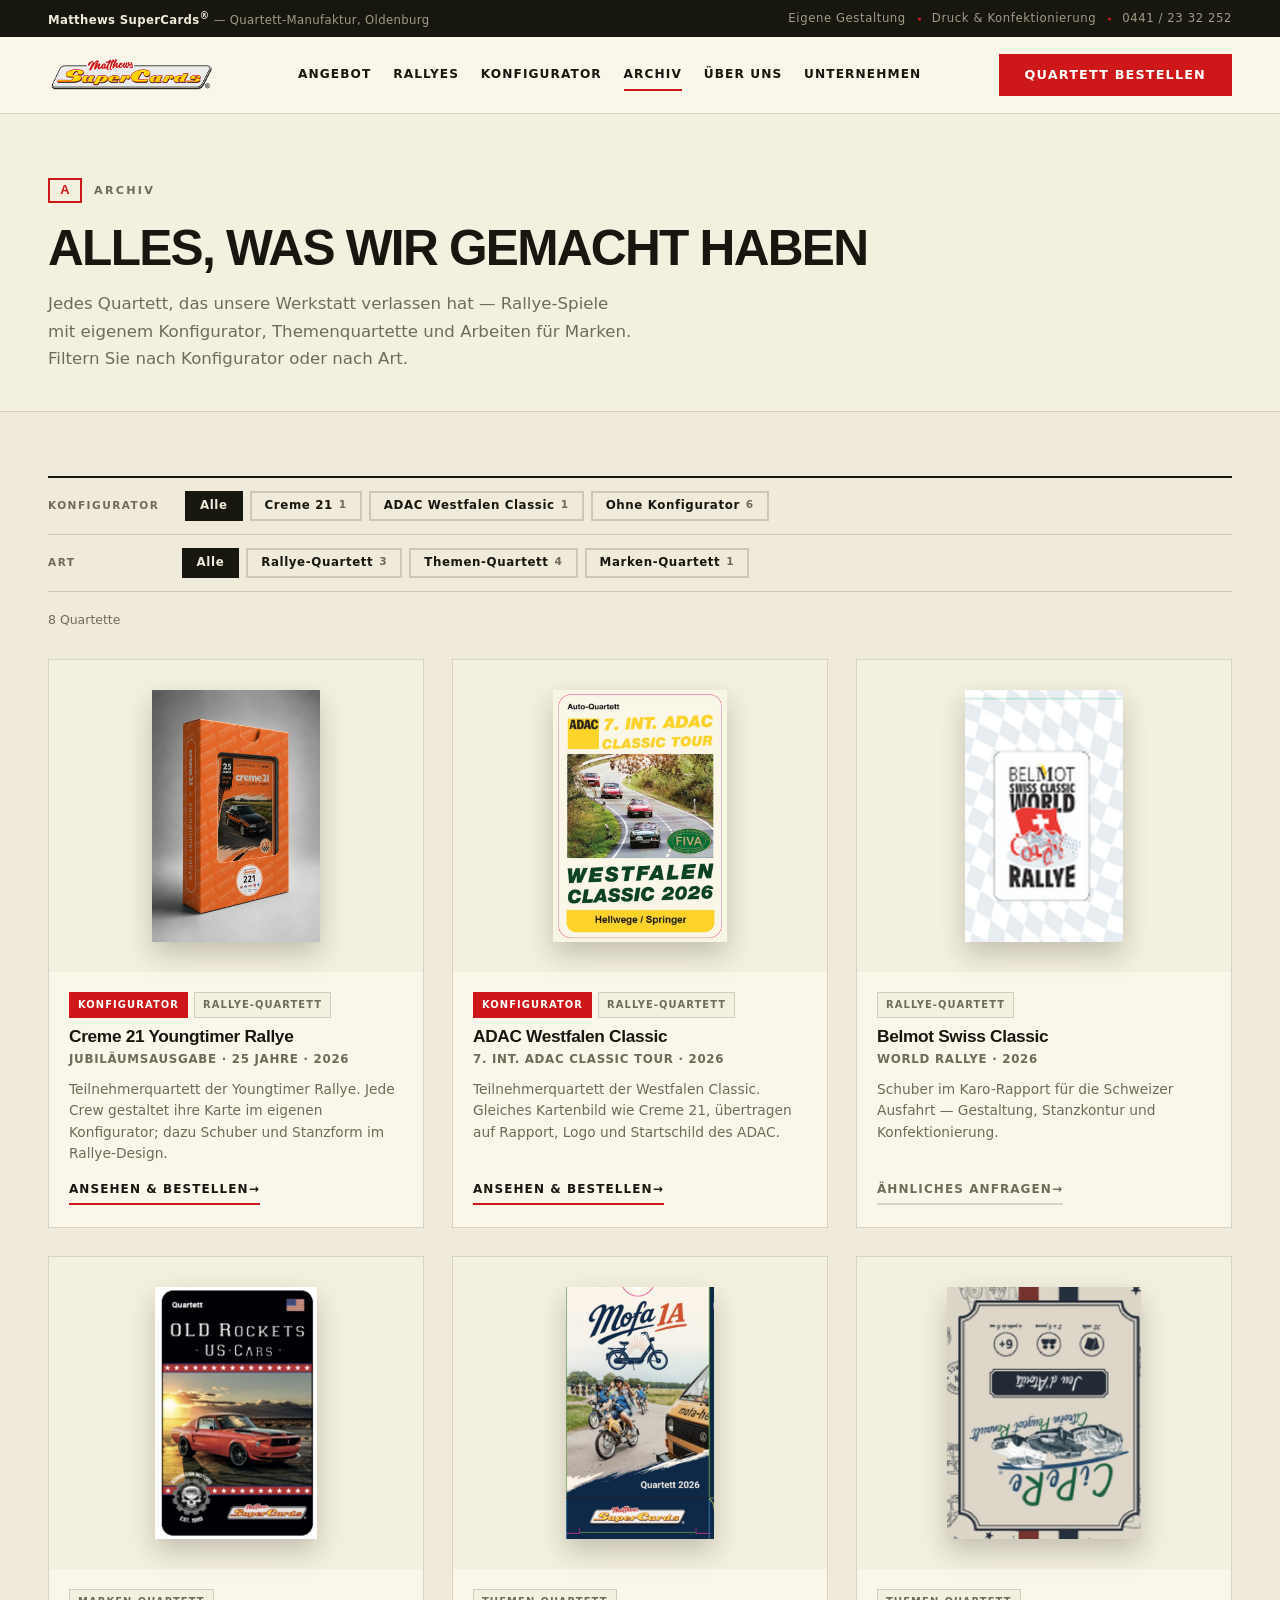
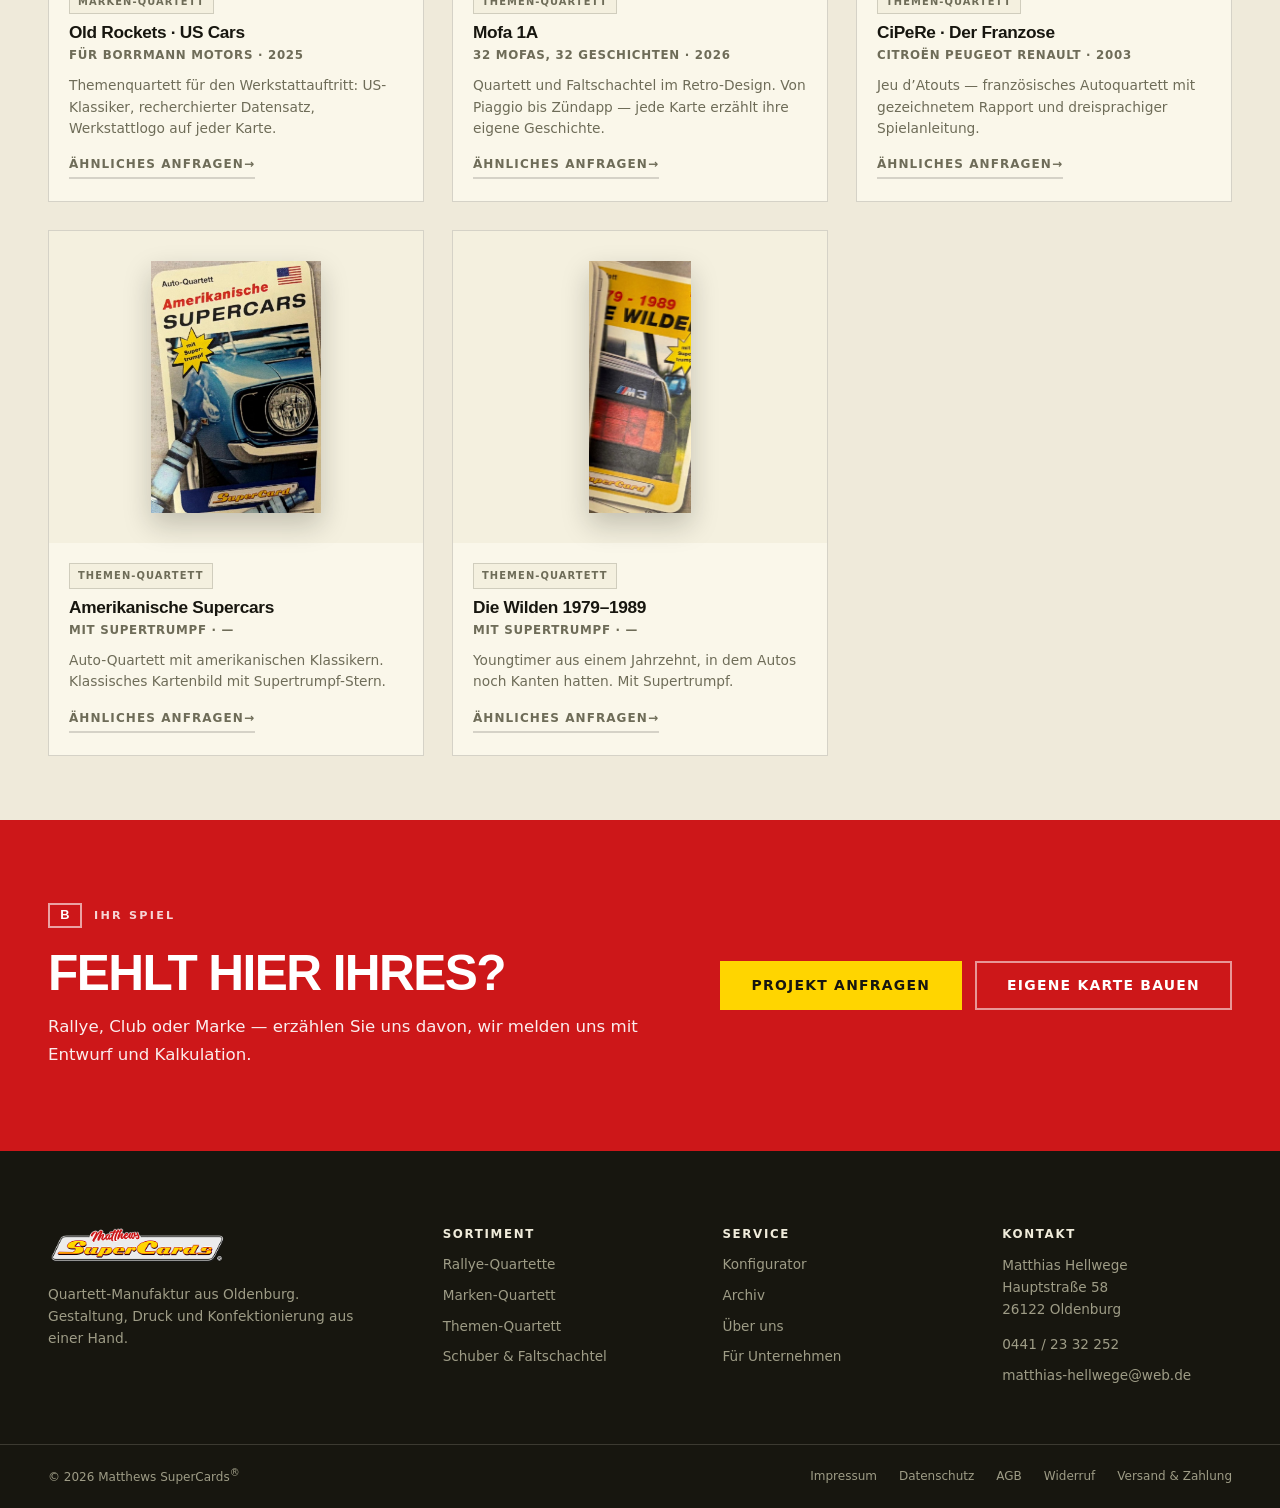
==== website/archiv.html @ 6e50420e "initial commit" ====
<!doctype html>
<html lang="de">
<head>
<meta charset="utf-8">
<meta name="viewport" content="width=device-width, initial-scale=1">
<title>Archiv — Matthews SuperCards</title>
<meta name="description" content="Alle Quartette von Matthews SuperCards — nach Konfigurator und Art filterbar.">
<link rel="icon" href="assets/img/favicon.svg" type="image/svg+xml">
<meta name="theme-color" content="#17160F">
<meta property="og:type" content="website">
<meta property="og:locale" content="de_DE">
<meta property="og:site_name" content="Matthews SuperCards">
<meta property="og:title" content="Archiv — Matthews SuperCards">
<meta property="og:description" content="Alle Quartette von Matthews SuperCards — nach Konfigurator und Art filterbar.">
<meta property="og:image" content="assets/img/og-image.jpg">
<meta name="twitter:card" content="summary_large_image">
<link rel="stylesheet" href="assets/css/style.css">
</head>
<body>

<a class="skip" href="#inhalt">Zum Inhalt springen</a>

<div class="topbar">
  <div class="wrap topbar__in">
    <p class="topbar__claim"><b>Matthews SuperCards<sup>&reg;</sup></b> — Quartett-Manufaktur, Oldenburg</p>
    <ul class="topbar__meta">
      <li>Eigene Gestaltung</li>
      <li>Druck &amp; Konfektionierung</li>
      <li><a href="tel:+494412332252">0441 / 23 32 252</a></li>
    </ul>
  </div>
</div>

<header class="head" id="head">
  <div class="wrap head__in">
    <a class="head__logo" href="index.html" aria-label="Matthews SuperCards — Startseite">
      <img src="assets/img/logo.png" alt="Matthews SuperCards" width="504" height="101">
    </a>
    <!-- NAV:START -->
    <nav class="nav" aria-label="Hauptnavigation">
      <a href="index.html#angebot">Angebot</a>
      <a href="rallyes.html">Rallyes</a>
      <a href="index.html#konfigurator">Konfigurator</a>
      <a href="archiv.html" class="is-cur">Archiv</a>
      <a href="index.html#matthias">Über uns</a>
      <a href="index.html#unternehmen">Unternehmen</a>
    </nav>
    <!-- NAV:END -->
    <div class="head__act">
      <a class="btn btn--marke" href="rallyes.html">Quartett bestellen</a>
    </div>
    <button class="burger" id="burger" aria-expanded="false" aria-controls="mobnav" aria-label="Men&uuml; &ouml;ffnen">
      <span></span><span></span><span></span>
    </button>
  </div>
  <!-- MOBNAV:START -->
  <div class="mobnav" id="mobnav" hidden>
    <a href="index.html#angebot">Angebot</a>
    <a href="rallyes.html">Rallyes</a>
    <a href="index.html#konfigurator">Konfigurator</a>
    <a href="archiv.html" class="is-cur">Archiv</a>
    <a href="index.html#matthias">Über uns</a>
    <a href="index.html#unternehmen">Unternehmen</a>
    <a class="btn btn--marke" href="rallyes.html">Quartett bestellen</a>
  </div>
  <!-- MOBNAV:END -->
</header>

<main id="inhalt">

<section class="sec kopfsec">
  <div class="wrap">
    <p class="tag"><span class="tag__id">A</span> Archiv</p>
    <h1>Alles, was wir gemacht haben</h1>
    <p class="sec__lead">Jedes Quartett, das unsere Werkstatt verlassen hat — Rallye-Spiele
      mit eigenem Konfigurator, Themenquartette und Arbeiten für Marken. Filtern Sie nach
      Konfigurator oder nach Art.</p>
  </div>
</section>

<section class="sec sec--eng">
  <div class="wrap">
    <div class="filter">
      <div class="filter__reihe">
        <span class="filter__titel">Konfigurator</span>
        <div class="filter__knoepfe"><button class="filt is-on" data-f="konf" data-v="alle">Alle</button>
          <button class="filt" data-f="konf" data-v="creme21">Creme 21 <i>1</i></button>
          <button class="filt" data-f="konf" data-v="adac">ADAC Westfalen Classic <i>1</i></button>
          <button class="filt" data-f="konf" data-v="ohne">Ohne Konfigurator <i>6</i></button></div>
      </div>
      <div class="filter__reihe">
        <span class="filter__titel">Art</span>
        <div class="filter__knoepfe"><button class="filt is-on" data-f="art" data-v="alle">Alle</button>
          <button class="filt" data-f="art" data-v="rallye">Rallye-Quartett <i>3</i></button>
          <button class="filt" data-f="art" data-v="thema">Themen-Quartett <i>4</i></button>
          <button class="filt" data-f="art" data-v="marke">Marken-Quartett <i>1</i></button></div>
      </div>
    </div>

    <p class="filter__stand" id="filterstand" role="status">8 Quartette</p>

    <div class="qgrid" id="qgrid">
        <article class="qk2" data-konf="creme21" data-art="rallye">
          <div class="qk2__bild"><img src="assets/img/q-creme21.jpg" alt="Quartett Creme 21 Youngtimer Rallye" loading="lazy"></div>
          <div class="qk2__text">
            <p class="qk2__marken"><span class="qm qm--konf">Konfigurator</span> <span class="qm">Rallye-Quartett</span></p>
            <h3>Creme 21 Youngtimer Rallye</h3>
            <p class="qk2__unter">Jubiläumsausgabe · 25 Jahre · 2026</p>
            <p class="qk2__besch">Teilnehmerquartett der Youngtimer Rallye. Jede Crew gestaltet ihre Karte im eigenen Konfigurator; dazu Schuber und Stanzform im Rallye-Design.</p>
            <a class="qk2__link" href="rallye-creme21.html">Ansehen &amp; bestellen</a>
          </div>
        </article>
        <article class="qk2" data-konf="adac" data-art="rallye">
          <div class="qk2__bild"><img src="assets/img/q-adac.jpg" alt="Quartett ADAC Westfalen Classic" loading="lazy"></div>
          <div class="qk2__text">
            <p class="qk2__marken"><span class="qm qm--konf">Konfigurator</span> <span class="qm">Rallye-Quartett</span></p>
            <h3>ADAC Westfalen Classic</h3>
            <p class="qk2__unter">7. Int. ADAC Classic Tour · 2026</p>
            <p class="qk2__besch">Teilnehmerquartett der Westfalen Classic. Gleiches Kartenbild wie Creme 21, übertragen auf Rapport, Logo und Startschild des ADAC.</p>
            <a class="qk2__link" href="rallye-adac.html">Ansehen &amp; bestellen</a>
          </div>
        </article>
        <article class="qk2" data-konf="ohne" data-art="rallye">
          <div class="qk2__bild"><img src="assets/img/q-belmont.jpg" alt="Quartett Belmot Swiss Classic" loading="lazy"></div>
          <div class="qk2__text">
            <p class="qk2__marken"><span class="qm">Rallye-Quartett</span></p>
            <h3>Belmot Swiss Classic</h3>
            <p class="qk2__unter">World Rallye · 2026</p>
            <p class="qk2__besch">Schuber im Karo-Rapport für die Schweizer Ausfahrt — Gestaltung, Stanzkontur und Konfektionierung.</p>
            <a class="qk2__link qk2__link--leise" href="index.html#unternehmen">Ähnliches anfragen</a>
          </div>
        </article>
        <article class="qk2" data-konf="ohne" data-art="marke">
          <div class="qk2__bild"><img src="assets/img/q-oldrockets.jpg" alt="Quartett Old Rockets · US Cars" loading="lazy"></div>
          <div class="qk2__text">
            <p class="qk2__marken"><span class="qm">Marken-Quartett</span></p>
            <h3>Old Rockets · US Cars</h3>
            <p class="qk2__unter">für Borrmann Motors · 2025</p>
            <p class="qk2__besch">Themenquartett für den Werkstattauftritt: US-Klassiker, recherchierter Datensatz, Werkstattlogo auf jeder Karte.</p>
            <a class="qk2__link qk2__link--leise" href="index.html#unternehmen">Ähnliches anfragen</a>
          </div>
        </article>
        <article class="qk2" data-konf="ohne" data-art="thema">
          <div class="qk2__bild"><img src="assets/img/q-mofa.jpg" alt="Quartett Mofa 1A" loading="lazy"></div>
          <div class="qk2__text">
            <p class="qk2__marken"><span class="qm">Themen-Quartett</span></p>
            <h3>Mofa 1A</h3>
            <p class="qk2__unter">32 Mofas, 32 Geschichten · 2026</p>
            <p class="qk2__besch">Quartett und Faltschachtel im Retro-Design. Von Piaggio bis Zündapp — jede Karte erzählt ihre eigene Geschichte.</p>
            <a class="qk2__link qk2__link--leise" href="index.html#unternehmen">Ähnliches anfragen</a>
          </div>
        </article>
        <article class="qk2" data-konf="ohne" data-art="thema">
          <div class="qk2__bild"><img src="assets/img/q-franzose.jpg" alt="Quartett CiPeRe · Der Franzose" loading="lazy"></div>
          <div class="qk2__text">
            <p class="qk2__marken"><span class="qm">Themen-Quartett</span></p>
            <h3>CiPeRe · Der Franzose</h3>
            <p class="qk2__unter">Citroën Peugeot Renault · 2003</p>
            <p class="qk2__besch">Jeu d’Atouts — französisches Autoquartett mit gezeichnetem Rapport und dreisprachiger Spielanleitung.</p>
            <a class="qk2__link qk2__link--leise" href="index.html#unternehmen">Ähnliches anfragen</a>
          </div>
        </article>
        <article class="qk2" data-konf="ohne" data-art="thema">
          <div class="qk2__bild"><img src="assets/img/q-supercars.jpg" alt="Quartett Amerikanische Supercars" loading="lazy"></div>
          <div class="qk2__text">
            <p class="qk2__marken"><span class="qm">Themen-Quartett</span></p>
            <h3>Amerikanische Supercars</h3>
            <p class="qk2__unter">mit Supertrumpf · —</p>
            <p class="qk2__besch">Auto-Quartett mit amerikanischen Klassikern. Klassisches Kartenbild mit Supertrumpf-Stern.</p>
            <a class="qk2__link qk2__link--leise" href="index.html#unternehmen">Ähnliches anfragen</a>
          </div>
        </article>
        <article class="qk2" data-konf="ohne" data-art="thema">
          <div class="qk2__bild"><img src="assets/img/q-wilden.jpg" alt="Quartett Die Wilden 1979–1989" loading="lazy"></div>
          <div class="qk2__text">
            <p class="qk2__marken"><span class="qm">Themen-Quartett</span></p>
            <h3>Die Wilden 1979–1989</h3>
            <p class="qk2__unter">mit Supertrumpf · —</p>
            <p class="qk2__besch">Youngtimer aus einem Jahrzehnt, in dem Autos noch Kanten hatten. Mit Supertrumpf.</p>
            <a class="qk2__link qk2__link--leise" href="index.html#unternehmen">Ähnliches anfragen</a>
          </div>
        </article>
    </div>

    <p class="qleer" id="qleer" hidden>Mit dieser Auswahl liegt nichts im Archiv.
      <button class="filt" data-f="reset" data-v="alle">Filter zurücksetzen</button></p>
  </div>
</section>

<section class="cta">
  <div class="wrap cta__in">
    <div>
      <p class="tag tag--light"><span class="tag__id">B</span> Ihr Spiel</p>
      <h2>Fehlt hier Ihres?</h2>
      <p class="sec__lead sec__lead--light">Rallye, Club oder Marke — erzählen Sie uns davon,
        wir melden uns mit Entwurf und Kalkulation.</p>
    </div>
    <div class="cta__act">
      <a class="btn btn--gelb btn--lg" href="index.html#unternehmen">Projekt anfragen</a>
      <a class="btn btn--line btn--lg" href="index.html#angebot">Eigene Karte bauen</a>
    </div>
  </div>
</section>
</main>

<div class="rufleiste" id="rufleiste" hidden>
  <a class="rufleiste__ruf" href="tel:+494412332252">
    <svg viewBox="0 0 24 24" width="17" height="17" aria-hidden="true" fill="currentColor"><path d="M6.6 10.8a15.1 15.1 0 0 0 6.6 6.6l2.2-2.2c.3-.3.7-.4 1-.2 1.2.4 2.4.6 3.6.6.6 0 1 .4 1 1V20c0 .6-.4 1-1 1A17 17 0 0 1 3 4c0-.6.4-1 1-1h3.5c.6 0 1 .4 1 1 0 1.3.2 2.5.6 3.6.1.4 0 .8-.2 1l-2.3 2.2Z"/></svg>
    Anrufen</a>
  <a class="rufleiste__tun" href="rallyes.html">Quartett bestellen</a>
</div>

<footer class="foot">
  <div class="wrap foot__in">
    <div class="foot__brand">
      <img src="assets/img/logo.png" alt="Matthews SuperCards" width="504" height="101">
      <p>Quartett-Manufaktur aus Oldenburg.<br>Gestaltung, Druck und Konfektionierung aus einer Hand.</p>
    </div>
    <nav class="foot__col" aria-label="Sortiment">
      <h4>Sortiment</h4>
      <a href="rallyes.html">Rallye-Quartette</a>
      <a href="index.html#unternehmen">Marken-Quartett</a>
      <a href="archiv.html?art=thema">Themen-Quartett</a>
      <a href="index.html#unternehmen">Schuber &amp; Faltschachtel</a>
    </nav>
    <nav class="foot__col" aria-label="Service">
      <h4>Service</h4>
      <a href="index.html#konfigurator">Konfigurator</a>
      <a href="archiv.html">Archiv</a>
      <a href="index.html#matthias">&Uuml;ber uns</a>
      <a href="index.html#unternehmen">F&uuml;r Unternehmen</a>
    </nav>
    <div class="foot__col">
      <h4>Kontakt</h4>
      <p>Matthias Hellwege<br>Hauptstra&szlig;e 58<br>26122 Oldenburg</p>
      <a href="tel:+494412332252">0441 / 23 32 252</a>
      <a href="mailto:matthias-hellwege@web.de">matthias-hellwege@web.de</a>
    </div>
  </div>
  <div class="wrap foot__legal">
    <p>&copy; <span id="jahr">2026</span> Matthews SuperCards<sup>&reg;</sup></p>
    <nav aria-label="Rechtliches">
      <a href="#">Impressum</a><a href="#">Datenschutz</a><a href="#">AGB</a><a href="#">Widerruf</a><a href="#">Versand &amp; Zahlung</a>
    </nav>
  </div>
</footer>

<script src="assets/js/main.js"></script>
</body>
</html>
---- website/assets/css/style.css ----
/* ═══════════════════════════════════════════════════════════════
   Matthews SuperCards — Startseite

   Farben und Schriften sind aus den bestehenden Konfiguratoren
   (creme21-app / adac-app) übernommen, damit Shop und Konfigurator
   als ein Auftritt wirken. --marke ist die austauschbare Marken-
   farbe; für den Shop selbst ist das Rot aus dem SuperCards-Logo.
   Karten- und Werkbankfarben stammen aus dem Flyer.
   ═══════════════════════════════════════════════════════════════ */

:root{
  /* — aus creme21-frontend.html — */
  --paper:      #EFEADA;
  --surface:    #FAF7EA;
  --surface-2:  #F4F0DF;
  --feld:       #FBF7F1;
  --ink:        #17160F;
  --muted:      #6E6C58;
  --line:       rgba(23,22,15,.16);
  --line-hard:  rgba(23,22,15,.55);
  --asphalt:    #22241F;
  --signal:     #C8341F;
  --tanne:      #0E4A2B;
  --fehler:     #C4161B;

  /* — Hausmarke: Logo Matthews SuperCards — */
  --marke:      #CD1719;
  --marke-d:    #A81114;
  --gelb:       #FFD500;

  /* — aus dem Flyer — */
  --navy:       #101A3D;   /* SuperCard-Balken auf der Karte */
  --karte:      #F3E9C8;   /* Kartenfläche */
  --holz:       #8C7A65;   /* Werkbank */
  --holz-dk:    #55493B;

  --ink-inv:    #F0ECDB;
  --muted-inv:  #9E9C86;
  --line-inv:   rgba(240,236,219,.17);

  --f-disp: "Arial Black","Helvetica Neue",Helvetica,Arial,system-ui,sans-serif;
  --f-body: system-ui,-apple-system,"Segoe UI",Roboto,Helvetica,Arial,sans-serif;
  --f-mono: ui-monospace,"SF Mono",Menlo,Consolas,"Roboto Mono",monospace;

  --wrap: 1280px;
  --pad: clamp(20px,4vw,48px);
  --sec-y: clamp(68px,8.5vw,124px);
  --fx: cubic-bezier(.22,.75,.28,1);
  color-scheme: light;
}

*,*::before,*::after{ box-sizing:border-box }
html{ -webkit-text-size-adjust:100%; scroll-behavior:smooth; scroll-padding-top:96px }
@media (prefers-reduced-motion:reduce){ html{ scroll-behavior:auto } }

body{
  margin:0; background:var(--paper); color:var(--ink);
  font-family:var(--f-body); font-size:16px; line-height:1.6;
  font-variant-numeric:tabular-nums; -webkit-font-smoothing:antialiased;
}
img{ max-width:100%; height:auto; display:block }
a{ color:inherit }
[hidden]{ display:none !important }

.wrap{ width:100%; max-width:var(--wrap); margin-inline:auto; padding-inline:var(--pad) }
.sr{ position:absolute; width:1px; height:1px; overflow:hidden; clip:rect(0 0 0 0); white-space:nowrap }
.skip{ position:absolute; left:-9999px; top:0; z-index:200; background:var(--gelb); color:var(--ink); padding:12px 20px; font-weight:700 }
.skip:focus{ left:0 }
:where(a,button,input,summary,[role=tab]):focus-visible{ outline:3px solid var(--gelb); outline-offset:3px; border-radius:2px }

/* ── Typografie ─────────────────────────────────────────────── */

h1,h2,h3,h4{ margin:0; font-family:var(--f-disp); font-weight:900; line-height:1.03;
  letter-spacing:-.028em; text-wrap:balance }
h1{ font-size:clamp(1.85rem,3.7vw,3.05rem); letter-spacing:-.035em; text-transform:uppercase }
h1 em{ font-style:normal; color:var(--marke) }
h2{ font-size:clamp(1.9rem,4vw,3.1rem); letter-spacing:-.032em; text-transform:uppercase }
h3{ font-size:1.16rem; letter-spacing:-.018em }
h4{ font-family:var(--f-body); font-size:.74rem; letter-spacing:.14em; text-transform:uppercase; font-weight:800 }

p{ margin:0 0 1em } p:last-child{ margin-bottom:0 }
.lead,.sec__lead{ font-size:clamp(1rem,1.3vw,1.12rem); line-height:1.65; color:var(--muted); max-width:56ch }
.sec__lead--light{ color:var(--muted-inv) }
.lead{ margin-top:22px }

.tag{ display:flex; align-items:center; gap:12px; margin:0 0 20px;
  font-size:.7rem; font-weight:800; letter-spacing:.2em; text-transform:uppercase; color:var(--muted) }
.tag__id{ display:grid; place-items:center; min-width:34px; height:25px; padding:0 7px;
  border:2px solid var(--marke); color:var(--marke); font-family:var(--f-disp); font-size:.8rem; letter-spacing:.02em }
.tag--light{ color:var(--muted-inv) }
.tag--light .tag__id{ color:var(--gelb); border-color:var(--gelb) }

/* ── Buttons ────────────────────────────────────────────────── */

.btn{ --bg:var(--ink); --fg:var(--paper); --bd:var(--ink);
  display:inline-flex; align-items:center; justify-content:center; gap:9px;
  padding:13px 24px; border:2px solid var(--bd); background:var(--bg); color:var(--fg);
  font:800 .8rem/1 var(--f-body); letter-spacing:.09em; text-transform:uppercase;
  text-decoration:none; cursor:pointer; white-space:nowrap;
  transition:transform .18s var(--fx), background-color .18s, color .18s, border-color .18s }
.btn:hover{ transform:translateY(-2px) }
.btn:active{ transform:none }
.btn--lg{ padding:16px 30px; font-size:.87rem }
.btn--marke{ --bg:var(--marke); --bd:var(--marke); --fg:#fff }
.btn--marke:hover{ --bg:var(--marke-d); --bd:var(--marke-d) }
.btn--gelb{ --bg:var(--gelb); --bd:var(--gelb); --fg:var(--ink) }
.btn--gelb:hover{ --bg:#ffe04a; --bd:#ffe04a }
.btn--dark{ --bg:var(--ink); --bd:var(--ink); --fg:var(--paper) }
.btn--line{ --bg:transparent; --bd:rgba(240,236,219,.42); --fg:var(--ink-inv) }
.btn--line:hover{ --bd:var(--ink-inv); --bg:var(--ink-inv); --fg:var(--ink) }
.btn--ghost{ --bg:transparent; --bd:var(--line); --fg:var(--ink) }
.btn--ghost:hover{ --bd:var(--ink) }
@media (max-width:680px){ .btn{ white-space:normal; text-align:center; line-height:1.3 } .btn--lg{ padding:14px 20px } }

/* ── Absperrband (aus den Konfiguratoren) ───────────────────── */

.tape{
  position:relative; background:var(--surface); border-block:2px solid var(--ink);
}
/* Warnstreifen nur als Ränder, damit die Schrift dazwischen lesbar bleibt */
.tape::before,.tape::after{
  content:''; position:absolute; left:0; right:0; height:9px;
  background:repeating-linear-gradient(115deg,
    var(--signal) 0 14px, var(--surface) 14px 28px);
}
.tape::before{ top:0; border-bottom:1px solid var(--line) }
.tape::after{ bottom:0; border-top:1px solid var(--line) }
.tape span{
  display:block; padding:20px var(--pad); text-align:center;
  font:800 .72rem/1.4 var(--f-body); letter-spacing:.2em; text-transform:uppercase;
  color:var(--ink);
}

/* ── Topbar / Header ────────────────────────────────────────── */

.topbar{ background:var(--ink); color:var(--muted-inv); font-size:.73rem }
.topbar__in{ display:flex; align-items:center; justify-content:space-between; gap:20px; min-height:37px; flex-wrap:wrap }
.topbar__claim{ margin:0; letter-spacing:.03em } .topbar__claim b{ color:var(--ink-inv) }
.topbar__meta{ display:flex; gap:26px; margin:0; padding:0; list-style:none }
.topbar__meta li{ position:relative; letter-spacing:.05em }
.topbar__meta li+li::before{ content:''; position:absolute; left:-14px; top:50%;
  width:3px; height:3px; background:var(--marke); border-radius:50%; transform:translateY(-50%) }
.topbar__meta a{ text-decoration:none } .topbar__meta a:hover{ color:var(--gelb) }
@media (max-width:800px){ .topbar__meta li:not(:last-child){ display:none } .topbar__meta li::before{ display:none } }

.head{ position:sticky; top:0; z-index:100; background:var(--surface);
  border-bottom:1px solid var(--line); transition:box-shadow .25s }
.head.is-stuck{ box-shadow:0 10px 30px rgba(23,22,15,.13) }
.head__in{ display:flex; align-items:center; gap:clamp(16px,2vw,34px); min-height:76px }
.head__logo{ flex:none; line-height:0 } .head__logo img{ width:clamp(146px,13.5vw,180px) }
.nav{ display:flex; gap:clamp(14px,1.7vw,26px); margin-inline:auto }
.nav a{ position:relative; padding:6px 0; text-decoration:none; font-size:.76rem; font-weight:800;
  letter-spacing:.09em; text-transform:uppercase; white-space:nowrap }
.nav a::after{ content:''; position:absolute; left:0; bottom:0; width:0; height:2px;
  background:var(--marke); transition:width .22s var(--fx) }
.nav a:hover::after,.nav a.is-cur::after{ width:100% }
.head__act{ display:flex; gap:10px; flex:none }
.head__act .btn--ghost{ --fg:var(--ink) }


.burger{ display:none; flex-direction:column; justify-content:center; gap:5px;
  width:46px; height:42px; padding:0 10px; margin-left:auto; background:none; border:2px solid var(--line); cursor:pointer }
.burger span{ display:block; height:2px; background:var(--ink); transition:transform .2s, opacity .2s }
.burger[aria-expanded=true] span:nth-child(1){ transform:translateY(7px) rotate(45deg) }
.burger[aria-expanded=true] span:nth-child(2){ opacity:0 }
.burger[aria-expanded=true] span:nth-child(3){ transform:translateY(-7px) rotate(-45deg) }
.mobnav{ display:flex; flex-direction:column; gap:2px; padding:14px var(--pad) 24px;
  border-top:1px solid var(--line); background:var(--surface) }
.mobnav a:not(.btn){ padding:14px 0; text-decoration:none; border-bottom:1px solid var(--line);
  font-weight:800; letter-spacing:.08em; text-transform:uppercase; font-size:.84rem }
.mobnav .btn{ margin-top:16px }
@media (max-width:1279px){ .nav,.head__act{ display:none } .burger{ display:flex } }
@media (min-width:1280px){ .mobnav{ display:none !important } }

/* ── A1 · Hero ──────────────────────────────────────────────── */

.hero{ position:relative; background:var(--surface-2);
  background-image:linear-gradient(180deg, var(--surface) 0%, var(--surface-2) 100%) }
.hero__in{ display:grid; grid-template-columns:minmax(0,1fr) minmax(0,1.02fr);
  gap:clamp(30px,4.5vw,68px); align-items:center;
  padding-block:clamp(44px,6vw,86px) clamp(52px,6.5vw,92px) }
.hero__copy{ max-width:620px }
.hero__act{ display:flex; flex-wrap:wrap; gap:13px; margin:32px 0 40px }
.hero__fig{ margin:0; position:relative }
.hero__fig img{ width:100%; border:1px solid var(--line);
  box-shadow:0 26px 54px rgba(23,22,15,.24); border-radius:3px }

/* Werteleiste: richtet sich nach der eigenen Breite, nicht nach dem
   Fenster — im Hero steht sie in einer schmalen Spalte, auf der
   Produktseite in einer breiten. Die Trennlinie sitzt links und entfällt
   am Zeilenanfang, damit links und rechts gleich viel Luft bleibt. */
.hero__copy,.produkt__text{ container-type:inline-size }
.specs{ display:grid; grid-template-columns:repeat(4,minmax(0,1fr));
  margin:0; border-top:2px solid var(--ink) }
.specs>div{ padding:15px clamp(12px,1.4vw,20px) 2px; border-left:1px solid var(--line);
  min-width:0 }
.specs>div:nth-child(4n+1){ border-left:0; padding-left:0 }
.specs dt{ font-size:.62rem; font-weight:800; letter-spacing:.1em; text-transform:uppercase;
  color:var(--muted); margin-bottom:5px; white-space:nowrap }
.specs dd{ margin:0; font-family:var(--f-disp); font-size:clamp(.88rem,1.15vw,1rem);
  letter-spacing:-.02em; white-space:nowrap }

/* Zwei Spalten, sobald vier nicht mehr nebeneinander passen */
@container (max-width:540px){
  .specs{ grid-template-columns:repeat(2,minmax(0,1fr)) }
  .specs>div{ border-left:1px solid var(--line); padding-left:clamp(12px,1.4vw,20px) }
  .specs>div:nth-child(odd){ border-left:0; padding-left:0 }
  .specs>div:nth-child(n+3){ margin-top:11px; padding-top:14px; border-top:1px solid var(--line) }
}
@container (max-width:250px){
  .specs{ grid-template-columns:1fr }
  .specs>div{ border-left:0; padding:12px 0; margin-top:0; border-top:1px solid var(--line) }
  .specs>div:first-child{ border-top:0; padding-top:15px }
}

@media (max-width:940px){
  .hero__in{ grid-template-columns:1fr; padding-block:36px 56px }
  .hero__copy{ max-width:none } .hero__fig{ order:-1 }
}

/* ── Auftraggeber-Band ──────────────────────────────────────── */

.band{ background:var(--gelb); color:var(--ink); border-bottom:2px solid var(--ink); overflow:hidden }
.band__track{ display:flex; width:max-content; animation:slide 40s linear infinite }
.band:hover .band__track{ animation-play-state:paused }
.band__row{ display:flex; margin:0; padding:0; list-style:none }
.band__row li{ position:relative; padding:13px 32px; font-size:.76rem; font-weight:800;
  letter-spacing:.18em; text-transform:uppercase; white-space:nowrap }
.band__row li::after{ content:''; position:absolute; right:0; top:50%; transform:translateY(-50%);
  width:5px; height:5px; background:var(--ink); border-radius:50% }
@keyframes slide{ to{ transform:translateX(-50%) } }
@media (prefers-reduced-motion:reduce){ .band__track{ animation:none; width:100%; overflow-x:auto } }

/* ── Sektionen ──────────────────────────────────────────────── */

.sec{ padding-block:var(--sec-y) }
.sec--dark{ background:var(--asphalt); color:var(--ink-inv) }
.sec--dark h2,.sec--dark h3{ color:var(--ink-inv) }
.sec__head{ max-width:760px; margin-bottom:clamp(36px,4.5vw,58px) }
.sec__head h2{ margin-bottom:18px }

/* ── B1 · Sortiment ─────────────────────────────────────────── */

.grid4{ display:grid; grid-template-columns:repeat(4,minmax(0,1fr));
  border-top:2px solid var(--ink); border-left:1px solid var(--line) }
.prod{ display:flex; flex-direction:column; background:var(--surface);
  border-right:1px solid var(--line); border-bottom:1px solid var(--line); transition:background-color .3s }
.prod:hover{ background:var(--feld) }
.prod__stage{ display:flex; justify-content:center; padding:30px 24px 24px; background:var(--surface-2); transition:background-color .3s }
.prod:hover .prod__stage{ background:#e9e3cf }

/* Platzhalter-Quartettkarte im Hausstil (Flyer-Aufbau) */
.qk{ position:relative; width:min(100%,182px); aspect-ratio:65/100; padding:9px 9px 0;
  background:var(--karte); border:1px solid rgba(23,22,15,.3); border-radius:9px;
  box-shadow:0 14px 28px rgba(23,22,15,.26); overflow:hidden;
  transition:transform .35s var(--fx) }
.prod:hover .qk{ transform:translateY(-7px) rotate(-1.4deg) }
.qk__kopf{ display:block; font-size:.44rem; font-weight:700; letter-spacing:.03em; color:var(--ink) }
.qk__titel{ display:block; margin-top:3px; font-family:var(--f-disp); font-size:1.02rem;
  line-height:.96; letter-spacing:-.04em; text-transform:uppercase; color:var(--ink) }
.qk__titel i{ display:block; font-style:normal; font-size:.72em; color:var(--marke) }
.qk__stern{ position:absolute; top:47px; left:9px; z-index:2; display:grid; place-items:center;
  width:42px; height:42px; background:var(--gelb); color:var(--ink);
  font-size:.36rem; font-weight:800; line-height:1.25; text-align:center; text-transform:none;
  clip-path:polygon(50% 0,60% 18%,81% 12%,79% 34%,98% 44%,82% 58%,93% 78%,71% 78%,64% 98%,50% 84%,36% 98%,29% 78%,7% 78%,18% 58%,2% 44%,21% 34%,19% 12%,40% 18%) }
.qk__bild{ position:absolute; left:9px; right:9px; top:62px; bottom:30px;
  background:
    linear-gradient(140deg, rgba(255,255,255,.35), transparent 60%),
    repeating-linear-gradient(45deg, rgba(23,22,15,.07) 0 7px, rgba(23,22,15,.03) 7px 14px),
    var(--holz);
  border:1px solid rgba(23,22,15,.22) }
.qk__balken{ position:absolute; left:0; right:0; bottom:0; height:26px; display:grid; place-items:center;
  background:var(--navy); border-top:1px solid rgba(23,22,15,.4) }
.qk__balken img{ width:74px }
.qk--gelb .qk__titel i{ color:#B8860B }
.qk--blau .qk__titel i{ color:var(--navy) }
.qk--gruen .qk__titel i{ color:var(--tanne) }
.qk--gelb .qk__bild{ background:linear-gradient(140deg,#e8c76a,#c9a544) }
.qk--blau .qk__bild{ background:linear-gradient(140deg,#5b7fae,#2d4a72) }
.qk--gruen .qk__bild{ background:linear-gradient(140deg,#7d9c7e,#3f5f45) }

.prod__body{ display:flex; flex-direction:column; flex:1; padding:24px 22px 26px }
.prod__kind{ margin:0 0 8px; font-size:.64rem; font-weight:800; letter-spacing:.16em;
  text-transform:uppercase; color:var(--marke) }
.prod h3{ margin-bottom:11px }
.prod__body>p:not(.prod__kind):not(.prod__price){ font-size:.88rem; line-height:1.58; color:var(--muted) }
.prod__facts{ list-style:none; margin:18px 0 0; padding:0; border-top:1px solid var(--line) }
.prod__facts li{ display:flex; justify-content:space-between; align-items:baseline; gap:10px;
  padding:8px 0; border-bottom:1px solid var(--line); font-size:.77rem }
.prod__facts span{ color:var(--muted) }
.prod__facts b{ font-weight:800 }
.prod__price{ margin:18px 0 14px; font-size:.77rem; color:var(--muted) }
.prod__price b{ font-family:var(--f-disp); font-size:1.06rem; color:var(--ink) }
.prod__link{ margin-top:auto; align-self:flex-start; padding-bottom:3px; font-size:.76rem;
  font-weight:800; letter-spacing:.1em; text-transform:uppercase; text-decoration:none;
  border-bottom:2px solid var(--marke); transition:color .2s }
.prod__link::after{ content:' →'; display:inline-block; transition:transform .2s var(--fx) }
.prod__link:hover{ color:var(--marke) } .prod__link:hover::after{ transform:translateX(4px) }
@media (max-width:1080px){ .grid4{ grid-template-columns:repeat(2,1fr) } }
@media (max-width:600px){ .grid4{ grid-template-columns:1fr } }

/* ── B2 · Konfiguratoren ────────────────────────────────────── */

.konf__tabs{ display:flex; flex-wrap:wrap; gap:0; border-bottom:2px solid var(--line-inv) }
.konf__tab{ display:flex; flex-direction:column; align-items:flex-start; gap:3px;
  padding:14px 22px; background:none; border:0; border-bottom:3px solid transparent;
  color:var(--muted-inv); font-family:inherit; cursor:pointer; text-align:left;
  transition:color .2s, border-color .2s }
.konf__tab b{ font-size:.86rem; font-weight:800; letter-spacing:.03em }
.konf__tab span{ font-size:.68rem; letter-spacing:.14em; text-transform:uppercase }
.konf__tab:hover{ color:var(--ink-inv) }
.konf__tab.is-on{ color:var(--ink-inv); border-bottom-color:var(--gelb) }

.konf__frames{ margin-top:22px }
.konf__screen{ position:relative; width:100%; aspect-ratio:16/10; min-height:420px;
  background:var(--ink); border:1px solid var(--line-inv); overflow:hidden }
.konf__screen iframe{ width:100%; height:100%; border:0; display:block; background:var(--paper) }
.konf__screen::after{ content:'Konfigurator wird geladen …'; position:absolute; inset:0;
  display:grid; place-items:center; color:var(--muted-inv); font-size:.8rem;
  letter-spacing:.14em; text-transform:uppercase; pointer-events:none }
.konf__screen.is-ready::after,.konf__screen.is-down::after{ content:none }
.konf__screen.is-down{ display:grid; place-items:center; padding:32px; text-align:center }
.konf__down{ max-width:46ch; color:var(--muted-inv); font-size:.88rem; line-height:1.6 }
.konf__down b{ display:block; color:var(--ink-inv); font-family:var(--f-disp);
  font-size:1.05rem; text-transform:uppercase; letter-spacing:-.02em; margin-bottom:8px }
@media (max-width:700px){ .konf__screen{ aspect-ratio:3/4; min-height:520px } }

.steps{ list-style:none; margin:40px 0 32px; padding:0;
  display:grid; grid-template-columns:repeat(3,minmax(0,1fr)); gap:0 clamp(20px,3vw,40px) }
.steps li{ display:grid; grid-template-columns:52px 1fr; column-gap:16px; row-gap:5px;
  padding:20px 0 0; border-top:2px solid var(--line-inv) }
.steps h3,.steps p{ grid-column:2 }
.steps__n{ font-family:var(--f-disp); font-size:1.4rem; line-height:1; color:var(--gelb) }
.steps h3{ font-size:1rem; margin-bottom:5px }
.steps p{ margin:0; font-size:.86rem; line-height:1.56; color:var(--muted-inv) }
@media (max-width:800px){ .steps{ grid-template-columns:1fr; gap:0 } }

/* ── C1 · Kartenvorschau ─────────────────────────────────────
   Die Karte ist maßgetreu aus creme21-frontend.html übernommen:
   alle Werte in cqw (1 mm = 1,53846 cqw), Format 65 × 100 mm.
   Geschrieben wird unmittelbar in die Karte.                 */

.vorschau__in{ display:grid; grid-template-columns:minmax(0,.92fr) minmax(0,1.08fr);
  gap:clamp(30px,5vw,68px); align-items:center }

.vorschau__buehne{ display:flex; flex-direction:column; align-items:center; gap:14px }
.vorschau__mass{ margin:0; font-family:var(--f-mono); font-size:.68rem;
  letter-spacing:.06em; color:var(--muted); text-align:center }

/* Container-Elternteil wie .cardwrap im Konfigurator — ein Element kann
   seine eigene cqw-Einheit nicht nutzen. */
.qb-wrap{ container-type:inline-size; width:min(100%,372px) }
.qb{
  width:100%; aspect-ratio:65/100;
  padding:4.877cqw;                    /* Rand 3,170 mm */
  background:#fff; color:#111;
  border:.2707cqw solid #111;          /* Kartenkontur 0,176 mm */
  border-radius:5cqw;                  /* Eckradius 3,25 mm */
  box-shadow:0 22px 46px rgba(23,22,15,.28);
  display:flex; flex-direction:column;
  font-family:Arial,"Helvetica Neue",Helvetica,sans-serif;
  font-size:5.8074cqw; font-weight:400; line-height:1.3;
  --senk:.28em;
}
.qb__block{ flex:0 0 auto; height:8.2135cqw; border:.5428cqw solid #111;
  display:flex; flex-direction:column }
.qb__block--zwei{ height:16.0628cqw; margin-top:1.8249cqw }
.qb__zeile{ flex:1 1 0; min-height:0; display:flex; border-bottom:.5428cqw solid #111 }
.qb__zeile:last-child{ border-bottom:0 }
.qb__nr{ flex:0 0 13.618%; min-width:0; border-right:.5428cqw solid #111;
  display:flex; align-items:center; padding:var(--senk) .76cqw 0 .3cqw }
.qb__txt{ flex:1 1 auto; min-width:0; display:flex; align-items:center;
  padding:var(--senk) .7446cqw 0 .7446cqw }
.qb__txt--fest{ white-space:nowrap; overflow:hidden; text-overflow:ellipsis }

/* Die Felder sehen aus wie gedruckter Text und melden sich nur beim
   Schreiben — wie im Konfigurator. */
.qb input{
  appearance:none; -webkit-appearance:none; border:0; background:transparent;
  border-radius:0; padding:0; margin:0; font:inherit; color:#111;
  width:100%; min-width:0; font-variant-numeric:tabular-nums;
}
.qb__nr input,.qb__tab b input{ text-align:right }
.qb input::placeholder{ color:#C6C3B6; font-weight:400 }
.qb input:focus{ outline:none; background:rgba(205,23,25,.16) }
.qb input:hover:not(:focus){ background:rgba(23,22,15,.05) }

.qb__fenster{ position:relative; margin:5.0957cqw 0 0; flex:1 1 auto; min-height:0; display:flex }
.qb__photo{ margin:0; padding:0; width:100%; border:.5428cqw solid #111; overflow:hidden;
  background:#fff; position:relative; display:grid; place-items:center;
  cursor:pointer; font:inherit; color:inherit; transition:background-color .18s }
.qb__photo:hover{ background:#F7F5EC }
.qb__photo:focus-visible{ outline:3px solid var(--marke); outline-offset:-3px }
.qb__photo img{ width:100%; height:100%; object-fit:cover; display:block }
.qb__leer{ font-size:.58em; letter-spacing:.1em; text-transform:uppercase; color:#C6C3B6 }

.qb__tab{ list-style:none; margin:5.5895cqw 0 0; padding:0;
  flex:0 0 55.549cqw; min-height:0; border:.5428cqw solid #111;
  display:flex; flex-direction:column }
.qb__tab li{ flex:1 1 0; min-height:0; display:flex; align-items:center;
  justify-content:space-between; gap:.4em;
  padding:var(--senk) .804cqw 0 .9009cqw; border-bottom:.5428cqw solid #111 }
.qb__tab li:last-child{ border-bottom:0 }
.qb__tab span{ white-space:nowrap }
.qb__tab span i{ font-style:normal; font-size:.72em }
.qb__tab b{ font-weight:400; flex:0 0 auto; width:4.2em; color:#111 }

/* Begleittext, Werkzeuge */
.vhilfe{ list-style:none; counter-reset:vh; margin:0; padding:0;
  border-top:2px solid var(--ink) }
.vhilfe li{ counter-increment:vh; position:relative;
  padding:15px 0 15px 34px; border-bottom:1px solid var(--line);
  font-size:.9rem; line-height:1.55; color:var(--muted) }
.vhilfe li::before{ content:counter(vh,decimal-leading-zero); position:absolute;
  left:0; top:15px; font-family:var(--f-disp); font-size:.82rem; color:var(--marke) }
.vhilfe b{ color:var(--ink); font-weight:800 }

.vwerkzeug{ display:flex; flex-wrap:wrap; gap:9px; margin:24px 0 26px }
.vbtn{ display:inline-flex; align-items:center; justify-content:center; padding:9px 15px;
  background:var(--ink); color:var(--paper); border:2px solid var(--ink); cursor:pointer;
  font:800 .7rem/1 var(--f-body); letter-spacing:.09em; text-transform:uppercase;
  transition:background-color .18s, color .18s, border-color .18s }
.vbtn:hover{ background:transparent; color:var(--ink) }
.vbtn--weg{ background:transparent; color:var(--muted); border-color:var(--line) }
.vbtn--weg:hover{ color:var(--fehler); border-color:var(--fehler); background:transparent }
.vorschau__act{ display:flex; gap:12px; flex-wrap:wrap }

@media (max-width:900px){
  .vorschau__in{ grid-template-columns:1fr }
  .vorschau__buehne{ order:-1 }
}

/* ── D1 · Für Unternehmen ───────────────────────────────────── */

.b2b{ background:var(--surface-2) }
.b2b__in{ display:grid; grid-template-columns:minmax(0,.92fr) minmax(0,1.08fr);
  gap:clamp(30px,4.5vw,64px); align-items:start }
.b2b__copy h2{ margin-bottom:16px }
.b2b__nutzen{ list-style:none; margin:26px 0 0; padding:0; border-top:2px solid var(--ink) }
.b2b__nutzen li{ display:grid; grid-template-columns:26px 1fr; gap:12px;
  padding:14px 0; border-bottom:1px solid var(--line); font-size:.9rem; line-height:1.5 }
.b2b__nutzen b{ display:block; margin-bottom:2px }
.b2b__nutzen span:first-child{ font-family:var(--f-disp); color:var(--marke); font-size:.9rem }
.b2b__nutzen p{ margin:0; color:var(--muted); font-size:.85rem }

/* Feldbaustein des Anfrageformulars */
.vfeld{ display:flex; flex-direction:column; gap:5px; flex:1 1 160px; min-width:0 }
.vfeld>span{ font-size:.68rem; font-weight:800; letter-spacing:.12em;
  text-transform:uppercase; color:var(--muted) }
.vfeld input[type=text]{ width:100%; padding:10px 12px; background:var(--feld);
  border:2px solid var(--line); color:var(--ink); font:inherit; font-size:.92rem;
  border-radius:0; transition:border-color .18s }
.vfeld input[type=text]:focus{ outline:0; border-color:var(--marke) }
.vfeld input[type=text]::placeholder{ color:var(--muted); opacity:.65 }

.b2b__form{ background:var(--surface); border:2px solid var(--ink); padding:clamp(22px,3vw,34px) }
.b2b__form h3{ margin-bottom:6px; font-size:1.3rem; text-transform:uppercase }
.b2b__form>p{ margin-bottom:22px; font-size:.86rem; color:var(--muted) }
.b2b__reihe{ display:flex; gap:12px; margin-bottom:13px; flex-wrap:wrap }
.b2b__form .vfeld{ flex:1 1 190px }
.b2b__form select,.b2b__form textarea{ width:100%; padding:10px 12px; background:var(--feld);
  border:2px solid var(--line); color:var(--ink); font:inherit; font-size:.92rem; border-radius:0 }
.b2b__form select:focus,.b2b__form textarea:focus{ outline:0; border-color:var(--marke) }
.b2b__form textarea{ min-height:104px; resize:vertical }
.b2b__pflicht{ margin:4px 0 18px; font-size:.74rem; color:var(--muted) }
.b2b__form .btn{ width:100% }
.b2b__status{ margin-top:14px; padding:11px 14px; font-size:.84rem; line-height:1.5;
  background:var(--feld); border-left:4px solid var(--tanne) }
.b2b__status[data-art=fehler]{ border-left-color:var(--fehler) }
@media (max-width:900px){ .b2b__in{ grid-template-columns:1fr } }

/* ── C2 · Matthias ──────────────────────────────────────────── */

.sec--holz{ position:relative; color:var(--ink-inv);
  background:var(--holz-dk); background-image:url('../img/wood.jpg'); background-size:cover;
  background-position:center }
.sec--holz::before{ content:''; position:absolute; inset:0;
  background:linear-gradient(100deg, rgba(23,22,15,.93) 0%, rgba(23,22,15,.84) 45%, rgba(23,22,15,.7) 100%) }
.sec--holz>*{ position:relative }
.matthias__in{ display:grid; grid-template-columns:minmax(0,.78fr) minmax(0,1.22fr);
  gap:clamp(30px,5vw,70px); align-items:center }
.matthias__card{ margin:0 }
.matthias__card img{ width:100%; border-radius:8px; border:1px solid rgba(240,236,219,.2);
  box-shadow:0 30px 60px rgba(0,0,0,.55); transform:rotate(-2deg); transition:transform .45s var(--fx) }
.matthias__card img:hover{ transform:rotate(0) translateY(-6px) }
.matthias__copy h2{ margin-bottom:6px; color:var(--ink-inv) }
.matthias__rolle{ margin:0 0 22px; font-size:.72rem; font-weight:800; letter-spacing:.16em;
  text-transform:uppercase; color:var(--gelb) }
.matthias__copy .sec__lead{ margin-bottom:1em }
.matthias__facts{ list-style:none; margin:28px 0 0; padding:0; border-top:1px solid var(--line-inv) }
.matthias__facts li{ display:flex; justify-content:space-between; align-items:baseline; gap:14px;
  padding:11px 0; border-bottom:1px solid var(--line-inv); font-size:.84rem }
.matthias__facts span{ color:var(--muted-inv) }
.matthias__facts b{ font-weight:800; color:var(--ink-inv) }
.matthias__facts a{ text-decoration:none; border-bottom:2px solid var(--gelb) }
.matthias__quote{ margin:30px 0 0 }
.matthias__quote p{ margin:0; font-family:var(--f-disp); font-size:clamp(1.15rem,2.4vw,1.7rem);
  line-height:1.2; letter-spacing:-.03em; color:var(--ink-inv) }
@media (max-width:860px){ .matthias__in{ grid-template-columns:1fr }
  .matthias__card{ max-width:300px } }

/* ── C3 · Google-Bewertungen ────────────────────────────────── */

.bew__head{ display:flex; justify-content:space-between; align-items:flex-end; gap:30px;
  max-width:none; flex-wrap:wrap }
.bew__score{ display:flex; flex-direction:column; align-items:flex-end; gap:4px; flex:none }
.bew__num{ font-family:var(--f-disp); font-size:2.6rem; line-height:1; letter-spacing:-.04em }
.bew__meta{ font-size:.76rem; color:var(--muted) }
.stars{ display:inline-flex; gap:2px; color:#F5A623; font-size:1.02rem; letter-spacing:.06em }

.bew__hinweis{ margin:0 0 26px; padding:12px 16px; background:var(--feld);
  border-left:4px solid var(--gelb); font-size:.82rem; color:var(--muted) }
.bew__hinweis b{ color:var(--ink) }

.bew__grid{ display:grid; grid-template-columns:repeat(3,minmax(0,1fr)); gap:clamp(14px,2vw,24px) }
.rez{ display:flex; flex-direction:column; gap:12px; padding:22px 22px 20px;
  background:var(--surface); border:1px solid var(--line) }
.rez__top{ display:flex; align-items:center; gap:12px }
.rez__ava{ display:grid; place-items:center; width:40px; height:40px; flex:none; border-radius:50%;
  background:var(--asphalt); color:var(--paper); font-family:var(--f-disp); font-size:1rem }
.rez__wer{ display:flex; flex-direction:column; gap:1px; min-width:0 }
.rez__name{ font-weight:800; font-size:.88rem }
.rez__datum{ font-size:.72rem; color:var(--muted) }
.rez__g{ margin-left:auto; flex:none; font-family:var(--f-disp); font-size:1.05rem; letter-spacing:-.04em }
.rez__g i{ font-style:normal }
.rez__g i:nth-child(1){ color:#4285F4 } .rez__g i:nth-child(2){ color:#EA4335 }
.rez__g i:nth-child(3){ color:#FBBC05 } .rez__g i:nth-child(4){ color:#4285F4 }
.rez__g i:nth-child(5){ color:#34A853 } .rez__g i:nth-child(6){ color:#EA4335 }
.rez__text{ margin:0; font-size:.88rem; line-height:1.6; color:var(--muted) }
.bew__cta{ display:flex; flex-wrap:wrap; gap:13px; margin-top:clamp(26px,3.5vw,40px) }
@media (max-width:1000px){ .bew__grid{ grid-template-columns:repeat(2,1fr) } }
@media (max-width:620px){ .bew__grid{ grid-template-columns:1fr }
  .bew__head{ align-items:flex-start } .bew__score{ align-items:flex-start } }

/* ── D · CTA ────────────────────────────────────────────────── */

.cta{ background:var(--marke); color:#fff; padding-block:clamp(50px,6.5vw,86px) }
.cta__in{ display:flex; align-items:center; justify-content:space-between;
  gap:clamp(26px,5vw,60px); flex-wrap:wrap }
.cta__in>div:first-child{ flex:1 1 440px; max-width:760px }
.cta h2{ margin-bottom:14px; color:#fff }
.cta .tag{ color:rgba(255,255,255,.82) }
.cta .tag__id{ color:#fff; border-color:rgba(255,255,255,.6) }
.cta .sec__lead--light{ color:rgba(255,255,255,.92) }
.cta__act{ display:flex; gap:13px; flex-wrap:wrap; flex:0 1 auto }
.cta .btn--line{ --bd:rgba(255,255,255,.55); --fg:#fff }
.cta .btn--line:hover{ --bd:#fff; --bg:#fff; --fg:var(--marke) }
@media (max-width:680px){ .cta__in>div:first-child,.cta__act{ flex:1 1 100% }
  .cta__act .btn{ flex:1 1 220px } }

/* ── Footer ─────────────────────────────────────────────────── */

.foot{ background:var(--ink); color:var(--muted-inv); padding-top:clamp(50px,6vw,82px) }
.foot__in{ display:grid; grid-template-columns:minmax(0,1.5fr) repeat(3,minmax(0,1fr));
  gap:clamp(26px,4vw,50px); padding-bottom:clamp(36px,4.5vw,58px) }
.foot__brand img{ width:186px; margin-bottom:18px }
.foot__brand p{ font-size:.86rem; line-height:1.6 }
.foot__col{ display:flex; flex-direction:column; gap:9px }
.foot__col h4{ color:var(--ink-inv); margin-bottom:5px }
.foot__col a{ text-decoration:none; font-size:.85rem; width:fit-content; transition:color .18s }
.foot__col a:hover{ color:var(--gelb) }
.foot__col p{ font-size:.85rem; line-height:1.62; margin-bottom:5px }
.foot__legal{ display:flex; align-items:center; justify-content:space-between; flex-wrap:wrap;
  gap:14px; padding-block:20px; border-top:1px solid var(--line-inv); font-size:.75rem }
.foot__legal p{ margin:0 }
.foot__legal nav{ display:flex; gap:22px; flex-wrap:wrap }
.foot__legal a{ text-decoration:none } .foot__legal a:hover{ color:var(--gelb); text-decoration:underline }
@media (max-width:880px){ .foot__in{ grid-template-columns:repeat(2,1fr) } }
@media (max-width:520px){ .foot__in{ grid-template-columns:1fr } }

/* ── Einblenden ─────────────────────────────────────────────── */

.rv{ opacity:0; transform:translateY(20px); transition:opacity .65s var(--fx), transform .65s var(--fx) }
.rv.is-in{ opacity:1; transform:none }
@media (prefers-reduced-motion:reduce){
  .rv{ opacity:1 !important; transform:none !important; transition:none }
  *{ animation-duration:.001ms !important; transition-duration:.001ms !important }
}

/* ═══════════════════════════════════════════════════════════════
   Unterseiten: Archiv, Rallye-Übersicht, Produktseiten
   ═══════════════════════════════════════════════════════════════ */

.kopfsec{ padding-block:clamp(40px,5vw,72px) clamp(26px,3vw,40px); background:var(--surface-2);
  border-bottom:1px solid var(--line) }
.kopfsec h1{ margin-bottom:16px; font-size:clamp(1.9rem,4vw,3.1rem) }
.sec--eng{ padding-block:clamp(40px,5vw,72px) }

/* ── Filterleiste ───────────────────────────────────────────── */

.filter{ border-top:2px solid var(--ink); border-bottom:1px solid var(--line); margin-bottom:18px }
.filter__reihe{ display:flex; align-items:baseline; gap:clamp(12px,2vw,26px);
  padding:13px 0; border-bottom:1px solid var(--line) }
.filter__reihe:last-child{ border-bottom:0 }
.filter__titel{ flex:0 0 108px; font-size:.66rem; font-weight:800; letter-spacing:.14em;
  text-transform:uppercase; color:var(--muted) }
.filter__knoepfe{ display:flex; flex-wrap:wrap; gap:7px }
.filt{ display:inline-flex; align-items:center; gap:6px; padding:7px 13px;
  background:transparent; border:2px solid var(--line); color:var(--ink);
  font:800 .74rem/1 var(--f-body); letter-spacing:.05em; cursor:pointer;
  transition:background-color .18s, border-color .18s, color .18s }
.filt i{ font-style:normal; font-size:.9em; color:var(--muted) }
.filt:hover{ border-color:var(--ink) }
.filt.is-on{ background:var(--ink); border-color:var(--ink); color:var(--paper) }
.filt.is-on i{ color:rgba(239,234,218,.65) }
.filter__stand{ margin:0 0 clamp(20px,2.6vw,30px); font-size:.78rem; color:var(--muted) }
@media (max-width:620px){
  .filter__reihe{ flex-direction:column; align-items:stretch; gap:9px }
  .filter__titel{ flex:none }
}

/* ── Archiv-Raster ──────────────────────────────────────────── */

.qgrid{ display:grid; grid-template-columns:repeat(3,minmax(0,1fr)); gap:clamp(16px,2.4vw,28px) }
.qk2{ display:flex; flex-direction:column; background:var(--surface);
  border:1px solid var(--line); transition:border-color .22s, transform .22s var(--fx) }
.qk2:hover{ border-color:var(--ink); transform:translateY(-3px) }
.qk2[hidden]{ display:none }
.qk2__bild{ display:grid; place-items:center; padding:clamp(20px,2.6vw,30px);
  background:var(--surface-2); min-height:270px }
.qk2__bild img{ max-height:252px; width:auto; max-width:100%;
  box-shadow:0 12px 26px rgba(23,22,15,.22) }
.qk2__text{ display:flex; flex-direction:column; flex:1; padding:20px 20px 22px }
.qk2__marken{ display:flex; flex-wrap:wrap; gap:6px; margin:0 0 10px }
.qm{ padding:4px 8px; background:var(--surface-2); border:1px solid var(--line);
  font-size:.62rem; font-weight:800; letter-spacing:.11em; text-transform:uppercase;
  color:var(--muted) }
.qm--konf{ background:var(--marke); border-color:var(--marke); color:#fff }
.qk2 h3{ margin-bottom:4px; font-size:1.08rem }
.qk2__unter{ margin:0 0 10px; font-size:.74rem; font-weight:700; letter-spacing:.06em;
  text-transform:uppercase; color:var(--muted) }
.qk2__besch{ margin:0 0 16px; font-size:.86rem; line-height:1.55; color:var(--muted) }
.qk2__link{ margin-top:auto; align-self:flex-start; padding-bottom:3px; font-size:.75rem;
  font-weight:800; letter-spacing:.09em; text-transform:uppercase; text-decoration:none;
  border-bottom:2px solid var(--marke); transition:color .18s }
.qk2__link::after{ content:' →'; display:inline-block; transition:transform .2s var(--fx) }
.qk2__link:hover{ color:var(--marke) }
.qk2__link:hover::after{ transform:translateX(4px) }
.qk2__link--leise{ border-bottom-color:var(--line); color:var(--muted) }
.qk2__link--leise:hover{ color:var(--ink); border-bottom-color:var(--ink) }
.qleer{ padding:40px 0; text-align:center; color:var(--muted); font-size:.92rem }
.qleer .filt{ margin-left:10px }
@media (max-width:980px){ .qgrid{ grid-template-columns:repeat(2,1fr) } }
@media (max-width:600px){ .qgrid{ grid-template-columns:1fr } }

/* ── Rallye-Übersicht ───────────────────────────────────────── */

.rliste{ display:flex; flex-direction:column; gap:clamp(18px,2.6vw,30px) }
.rk{ display:grid; grid-template-columns:minmax(0,.4fr) minmax(0,1fr);
  background:var(--surface); border:1px solid var(--line) }
.rk__bild{ display:grid; place-items:center; padding:clamp(22px,3vw,36px); background:var(--surface-2) }
.rk__bild img{ max-height:300px; width:auto; max-width:100%; box-shadow:0 14px 30px rgba(23,22,15,.24) }
.rk__text{ display:flex; flex-direction:column; align-items:flex-start;
  padding:clamp(22px,3vw,34px); gap:0 }
.rk__jahr{ margin:0 0 7px; font-size:.68rem; font-weight:800; letter-spacing:.14em;
  text-transform:uppercase; color:var(--marke) }
.rk__text h2{ margin-bottom:12px; font-size:clamp(1.3rem,2.4vw,1.9rem) }
.rk__text>p:not(.rk__jahr):not(.rk__stand){ margin-bottom:16px; font-size:.92rem;
  line-height:1.6; color:var(--muted); max-width:58ch }
.rk__stand{ margin:0 0 20px; padding:7px 12px; background:var(--feld);
  border-left:4px solid var(--tanne); font-size:.8rem; color:var(--muted) }
.rk__stand b{ color:var(--ink) }
.rk__stand--aus{ border-left-color:var(--line) }
@media (max-width:760px){ .rk{ grid-template-columns:1fr } }

/* ── Produktseite ───────────────────────────────────────────── */

.produkt{ padding-block:clamp(34px,4.5vw,64px) }
.produkt__in{ display:grid; grid-template-columns:minmax(0,.82fr) minmax(0,1.18fr);
  gap:clamp(30px,4.5vw,66px); align-items:start }
.produkt__bild{ margin:0; position:sticky; top:100px; padding:clamp(22px,3vw,36px);
  background:var(--surface-2); border:1px solid var(--line); display:grid; place-items:center }
.produkt__bild img{ width:100%; height:auto; box-shadow:0 20px 42px rgba(23,22,15,.26) }
.produkt__text h1{ margin-bottom:6px; font-size:clamp(1.8rem,3.4vw,2.7rem) }
.produkt__unter{ margin:0 0 20px; font-size:.74rem; font-weight:800; letter-spacing:.14em;
  text-transform:uppercase; color:var(--marke) }
.specs--hell{ border-top-color:var(--ink); margin:26px 0 0;
  grid-template-columns:repeat(3,minmax(0,1fr)) }
.specs--hell>div{ border-left:1px solid var(--line); padding-left:clamp(12px,1.4vw,20px) }
.specs--hell>div:nth-child(3n+1){ border-left:0; padding-left:0 }
.specs--hell dt{ color:var(--muted) }
.specs--hell dd{ color:var(--ink) }
@media (max-width:860px){
  .produkt__in{ grid-template-columns:1fr }
  .produkt__bild{ position:static; max-width:340px }
}

/* ── Bestellformular ────────────────────────────────────────── */

.bestell{ margin-top:30px; padding:clamp(22px,3vw,30px); background:var(--surface);
  border:2px solid var(--ink) }
.bestell__preis{ display:flex; align-items:baseline; flex-wrap:wrap; gap:10px;
  padding-bottom:18px; margin-bottom:20px; border-bottom:1px solid var(--line) }
.bestell__ab{ font-size:.68rem; font-weight:800; letter-spacing:.14em;
  text-transform:uppercase; color:var(--muted) }
.bestell__zahl{ font-family:var(--f-disp); font-size:clamp(1.6rem,3vw,2.2rem);
  letter-spacing:-.04em; line-height:1 }
.bestell__hinweis{ font-size:.74rem; color:var(--muted) }
.bestell__reihe{ display:flex; gap:12px; margin-bottom:13px; flex-wrap:wrap }
.bestell__reihe .vfeld{ flex:1 1 190px }
.bestell__reihe .vfeld--kurz{ flex:0 0 96px }
.bestell .vfeld>span i{ font-style:normal; font-weight:400; text-transform:none;
  letter-spacing:0; color:var(--muted) }
.bestell textarea{ width:100%; padding:10px 12px; background:var(--feld);
  border:2px solid var(--line); color:var(--ink); font:inherit; font-size:.92rem;
  border-radius:0; resize:vertical }
.bestell textarea:focus{ outline:0; border-color:var(--marke) }
.bestell__summe{ display:flex; align-items:baseline; gap:10px; flex-wrap:wrap;
  margin:18px 0 16px; padding-top:16px; border-top:2px solid var(--ink);
  font-size:.8rem; font-weight:800; letter-spacing:.1em; text-transform:uppercase }
.bestell__summe b{ font-family:var(--f-disp); font-size:1.5rem; letter-spacing:-.03em;
  text-transform:none }
.bestell__summe span{ font-weight:400; letter-spacing:0; text-transform:none; color:var(--muted) }
.bestell .btn{ width:100% }
.bestell__status{ margin:14px 0 0; padding:11px 14px; font-size:.84rem; line-height:1.5;
  background:var(--feld); border-left:4px solid var(--tanne) }
.bestell__status[data-art=fehler]{ border-left-color:var(--fehler) }
.bestell__klein{ margin:14px 0 0; font-size:.76rem; line-height:1.5; color:var(--muted) }

/* Hilfslink am Rahmen — bewusst kein Knopf, damit er nicht mit den
   Handlungsaufrufen darunter konkurriert. */
.konf__direkt{ margin:15px 0 0; font-size:.76rem; font-weight:800;
  letter-spacing:.08em; text-transform:uppercase }
.konf__direkt a{ color:var(--muted-inv); text-decoration:none;
  border-bottom:2px solid var(--gelb); padding-bottom:2px; transition:color .18s }
.konf__direkt a:hover{ color:var(--ink-inv) }
.konf__direkt a::after{ content:' \2197' }
.sec:not(.sec--dark) .konf__direkt a{ color:var(--muted) }
.sec:not(.sec--dark) .konf__direkt a:hover{ color:var(--ink) }
.steps--drei{ margin-bottom:0 }
.weiter{ display:flex; justify-content:space-between; gap:18px; flex-wrap:wrap;
  margin:0; font-size:.8rem; font-weight:800; letter-spacing:.08em; text-transform:uppercase }
.weiter a{ text-decoration:none; border-bottom:2px solid var(--marke); padding-bottom:2px }
.weiter a:hover{ color:var(--marke) }
.konf__act{ display:flex; gap:13px; flex-wrap:wrap; margin-top:clamp(26px,3vw,38px) }

/* ── A2 · Angebotsauswahl ───────────────────────────────────── */

.wahl{ background:var(--surface-2); border-bottom:1px solid var(--line) }
.sec__head--mitte{ max-width:640px; margin-inline:auto; text-align:center }
.sec__head--mitte .tag{ justify-content:center }
.sec__head--mitte .sec__lead{ margin-inline:auto }

.wahl__grid{ display:grid; grid-template-columns:repeat(2,minmax(0,1fr));
  gap:clamp(18px,2.6vw,30px) }
.wahl__weg{ display:flex; flex-direction:column; background:var(--surface);
  border:2px solid var(--ink); transition:transform .22s var(--fx), box-shadow .22s }
.wahl__weg:hover{ transform:translateY(-4px); box-shadow:0 16px 34px rgba(23,22,15,.16) }
.wahl__bild{ display:grid; place-items:center; padding:clamp(24px,3vw,38px);
  background:var(--surface-2); border-bottom:2px solid var(--ink) }
.wahl__bild img{ max-height:250px; width:auto; max-width:100%;
  box-shadow:0 14px 30px rgba(23,22,15,.26) }
.wahl__text{ display:flex; flex-direction:column; flex:1;
  padding:clamp(22px,2.8vw,30px) }
.wahl__kind{ margin:0 0 8px; font-size:.66rem; font-weight:800; letter-spacing:.16em;
  text-transform:uppercase; color:var(--marke) }
.wahl__text h3{ margin-bottom:12px; font-size:clamp(1.25rem,2.2vw,1.65rem);
  text-transform:uppercase }
.wahl__text>p{ margin-bottom:18px; font-size:.92rem; line-height:1.6; color:var(--muted) }
.wahl__punkte{ list-style:none; margin:0 0 24px; padding:0; border-top:1px solid var(--line) }
.wahl__punkte li{ position:relative; padding:9px 0 9px 20px; border-bottom:1px solid var(--line);
  font-size:.86rem; color:var(--muted) }
.wahl__punkte li::before{ content:'·'; position:absolute; left:4px; top:7px;
  color:var(--marke); font-weight:900; font-size:1.2rem; line-height:1 }
.wahl__weg .btn{ margin-top:auto; align-self:flex-start }

.wahl__gen{ margin-top:auto; padding-top:18px; border-top:1px solid var(--line) }
.wahl__genTitel{ display:block; margin-bottom:10px; font-size:.64rem; font-weight:800;
  letter-spacing:.14em; text-transform:uppercase; color:var(--muted) }
.wahl__genListe{ display:flex; flex-direction:column; gap:8px }
.gen{ display:flex; align-items:baseline; gap:10px; flex-wrap:wrap;
  padding:12px 15px; background:var(--feld); border:2px solid var(--line);
  text-decoration:none; transition:border-color .18s, background-color .18s }
.gen:hover{ border-color:var(--marke); background:var(--surface) }
.gen b{ font-size:.92rem; letter-spacing:-.01em }
.gen span{ font-size:.78rem; color:var(--muted) }
.gen::after{ content:'→'; margin-left:auto; color:var(--marke); font-weight:800 }
@media (max-width:820px){ .wahl__grid{ grid-template-columns:1fr } }
.konf__down{ display:flex; flex-direction:column; align-items:center; gap:10px }
.konf__down .btn{ margin-top:6px }
.wahl__genListe--breit{ display:grid; grid-template-columns:repeat(3,minmax(0,1fr)); gap:12px }
.wahl__genListe--breit .gen{ padding:16px 18px }
@media (max-width:760px){ .wahl__genListe--breit{ grid-template-columns:1fr } }
.rk__act{ display:flex; gap:11px; flex-wrap:wrap }

/* ── B2 · Ablauf in Screenshots ─────────────────────────────── */

.ablauf{ background:var(--surface-2); border-block:1px solid var(--line) }
.ablauf__liste{ list-style:none; margin:0; padding:0;
  display:grid; grid-template-columns:repeat(4,minmax(0,1fr)); gap:clamp(14px,2vw,24px) }
.ablauf__s{ display:flex; flex-direction:column; background:var(--surface);
  border:1px solid var(--line) }
.ablauf__s figure{ margin:0; padding:14px; background:#EDEDED;
  border-bottom:1px solid var(--line); display:grid; place-items:center }
/* Die Aufnahmen haben unterschiedliche Formate — gleiche Rahmenhöhe hält
   die Reihe ruhig, contain zeigt jede Aufnahme vollständig. */
.ablauf__s img{ width:100%; height:clamp(200px,20vw,260px); object-fit:contain;
  object-position:center }
.ablauf__s>div{ padding:18px 18px 22px; flex:1 }
.ablauf__n{ display:block; margin-bottom:7px; font-family:var(--f-disp);
  font-size:.95rem; color:var(--marke); letter-spacing:-.02em }
.ablauf__s h3{ margin-bottom:8px; font-size:1.02rem }
.ablauf__s p{ margin:0; font-size:.85rem; line-height:1.55; color:var(--muted) }
.ablauf__s p b{ color:var(--ink); font-weight:800 }
@media (max-width:1000px){ .ablauf__liste{ grid-template-columns:repeat(2,1fr) } }
@media (max-width:560px){ .ablauf__liste{ grid-template-columns:1fr }
  .ablauf__s img{ height:auto; max-height:420px } }

/* ── Rezensions-Karussell ───────────────────────────────────── */

.karussell{ position:relative }
.karussell__spur{
  display:grid; grid-auto-flow:column; grid-auto-columns:minmax(300px,1fr);
  gap:clamp(14px,2vw,24px);
  overflow-x:auto; scroll-snap-type:x mandatory;
  scroll-behavior:smooth; scrollbar-width:none;
  padding-bottom:4px;
}
.karussell__spur::-webkit-scrollbar{ display:none }
.karussell__spur .rez{ scroll-snap-align:start }
@media (min-width:860px){ .karussell__spur{ grid-auto-columns:minmax(0,calc((100% - 2*24px)/3)) } }

.karussell__steuer{ display:flex; align-items:center; gap:14px; margin-top:22px }
.karussell__pf{
  display:grid; place-items:center; width:42px; height:42px; flex:none;
  background:transparent; border:2px solid var(--line); color:var(--ink);
  font-size:1.05rem; cursor:pointer; transition:border-color .18s, background-color .18s, color .18s;
}
.karussell__pf:hover:not(:disabled){ border-color:var(--ink); background:var(--ink); color:var(--paper) }
.karussell__pf:disabled{ opacity:.3; cursor:default }
.karussell__punkte{ display:flex; gap:7px }
.karussell__punkt{
  width:8px; height:8px; padding:0; border:0; border-radius:50%;
  background:var(--line-hard); opacity:.35; cursor:pointer; transition:opacity .18s, transform .18s;
}
.karussell__punkt.is-on{ opacity:1; background:var(--marke); transform:scale(1.25) }
@media (prefers-reduced-motion:reduce){ .karussell__spur{ scroll-behavior:auto } }

/* ═══════════════════════════════════════════════════════════════
   Telefon: Platz sparen, Handlungsaufrufe früh sichtbar machen
   ═══════════════════════════════════════════════════════════════ */

/* Anruf-Knopf in der Topbar — am Schreibtisch unnötig, dort steht die Nummer */
.topbar__ruf{ display:none }
@media (max-width:800px){
  .topbar__in{ flex-wrap:nowrap; gap:12px }
  .topbar__claim{ font-size:.7rem; line-height:1.25 }
  .topbar__meta{ display:none }
  .topbar__ruf{
    display:inline-flex; align-items:center; gap:6px; flex:none;
    margin:5px 0; padding:7px 13px; background:var(--gelb); color:var(--ink);
    text-decoration:none; font:800 .72rem/1 var(--f-body);
    letter-spacing:.08em; text-transform:uppercase;
  }
  .topbar__ruf:hover{ background:#ffe04a }
}
@media (max-width:420px){
  .topbar__claim{ font-size:.66rem }
  .topbar__claim .reg,.topbar__claim b{ display:block }
}

/* Hero auf dem Telefon: Überschrift und Knopf zuerst, Bild danach */
@media (max-width:940px){
  .hero__in{ display:flex; flex-direction:column; gap:0 }
  .hero__copy{ display:contents }
  .hero .tag{ order:1 }
  .hero h1{ order:2 }
  .hero .lead{ order:3; margin-top:16px }
  .hero__act{ order:4; margin:24px 0 0 }
  .hero__fig{ order:5; margin-top:26px }
  .specs{ order:6; margin-top:26px }
  .hero__act .btn{ flex:1 1 100%; padding:16px 20px }
}

/* Feste Aktionsleiste am unteren Rand */
.rufleiste{ display:none }
@media (max-width:860px){
  .rufleiste{
    position:fixed; left:0; right:0; bottom:0; z-index:120;
    display:flex; gap:1px; background:var(--ink);
    padding-bottom:env(safe-area-inset-bottom);
    transform:translateY(105%); transition:transform .28s var(--fx);
    box-shadow:0 -8px 24px rgba(23,22,15,.26);
  }
  .rufleiste.is-da{ transform:none }
  .rufleiste a{
    flex:1; display:flex; align-items:center; justify-content:center; gap:7px;
    padding:15px 10px; text-decoration:none;
    font:800 .78rem/1 var(--f-body); letter-spacing:.07em; text-transform:uppercase;
  }
  .rufleiste__ruf{ background:var(--gelb); color:var(--ink) }
  .rufleiste__tun{ background:var(--marke); color:#fff }
  /* Platz, damit die Leiste nichts verdeckt */
  body{ padding-bottom:62px }
}
@media (prefers-reduced-motion:reduce){ .rufleiste{ transition:none } }

/* Drei Knöpfe am Konfigurator: auf dem Telefon einer führend, zwei daneben */
@media (max-width:700px){
  .konf__act{ gap:10px }
  .konf__act .btn:first-child{ flex:1 1 100% }
  .konf__act .btn:not(:first-child){ flex:1 1 calc(50% - 5px); padding:13px 10px;
    font-size:.74rem; letter-spacing:.05em }
}

/* ── Produktseite: Zielflagge und Bestellzeile ──────────────── */

.tag--flagge{ gap:10px }
.zielflagge{ display:inline-flex; color:var(--marke); flex:none }
.zielflagge svg{ display:block }

.bestell__buchen{ display:flex; gap:11px; align-items:stretch; flex-wrap:wrap }
.vfeld--menge{ flex:0 0 132px; justify-content:stretch }
.vfeld--menge select{
  width:100%; height:100%; padding:0 12px; background:var(--feld);
  border:2px solid var(--ink); color:var(--ink); font:800 .82rem/1 var(--f-body);
  letter-spacing:.04em; border-radius:0; cursor:pointer;
}
.vfeld--menge select:focus{ outline:0; border-color:var(--marke) }
.bestell__buchen .btn{ flex:1 1 200px; width:auto }
@media (max-width:520px){
  .vfeld--menge{ flex:1 1 100% }
  .vfeld--menge select{ padding:13px 12px }
}
/* Schmale Felder brauchen Platz für ihre Beschriftung */
.bestell .vfeld--kurz{ flex:0 0 108px }
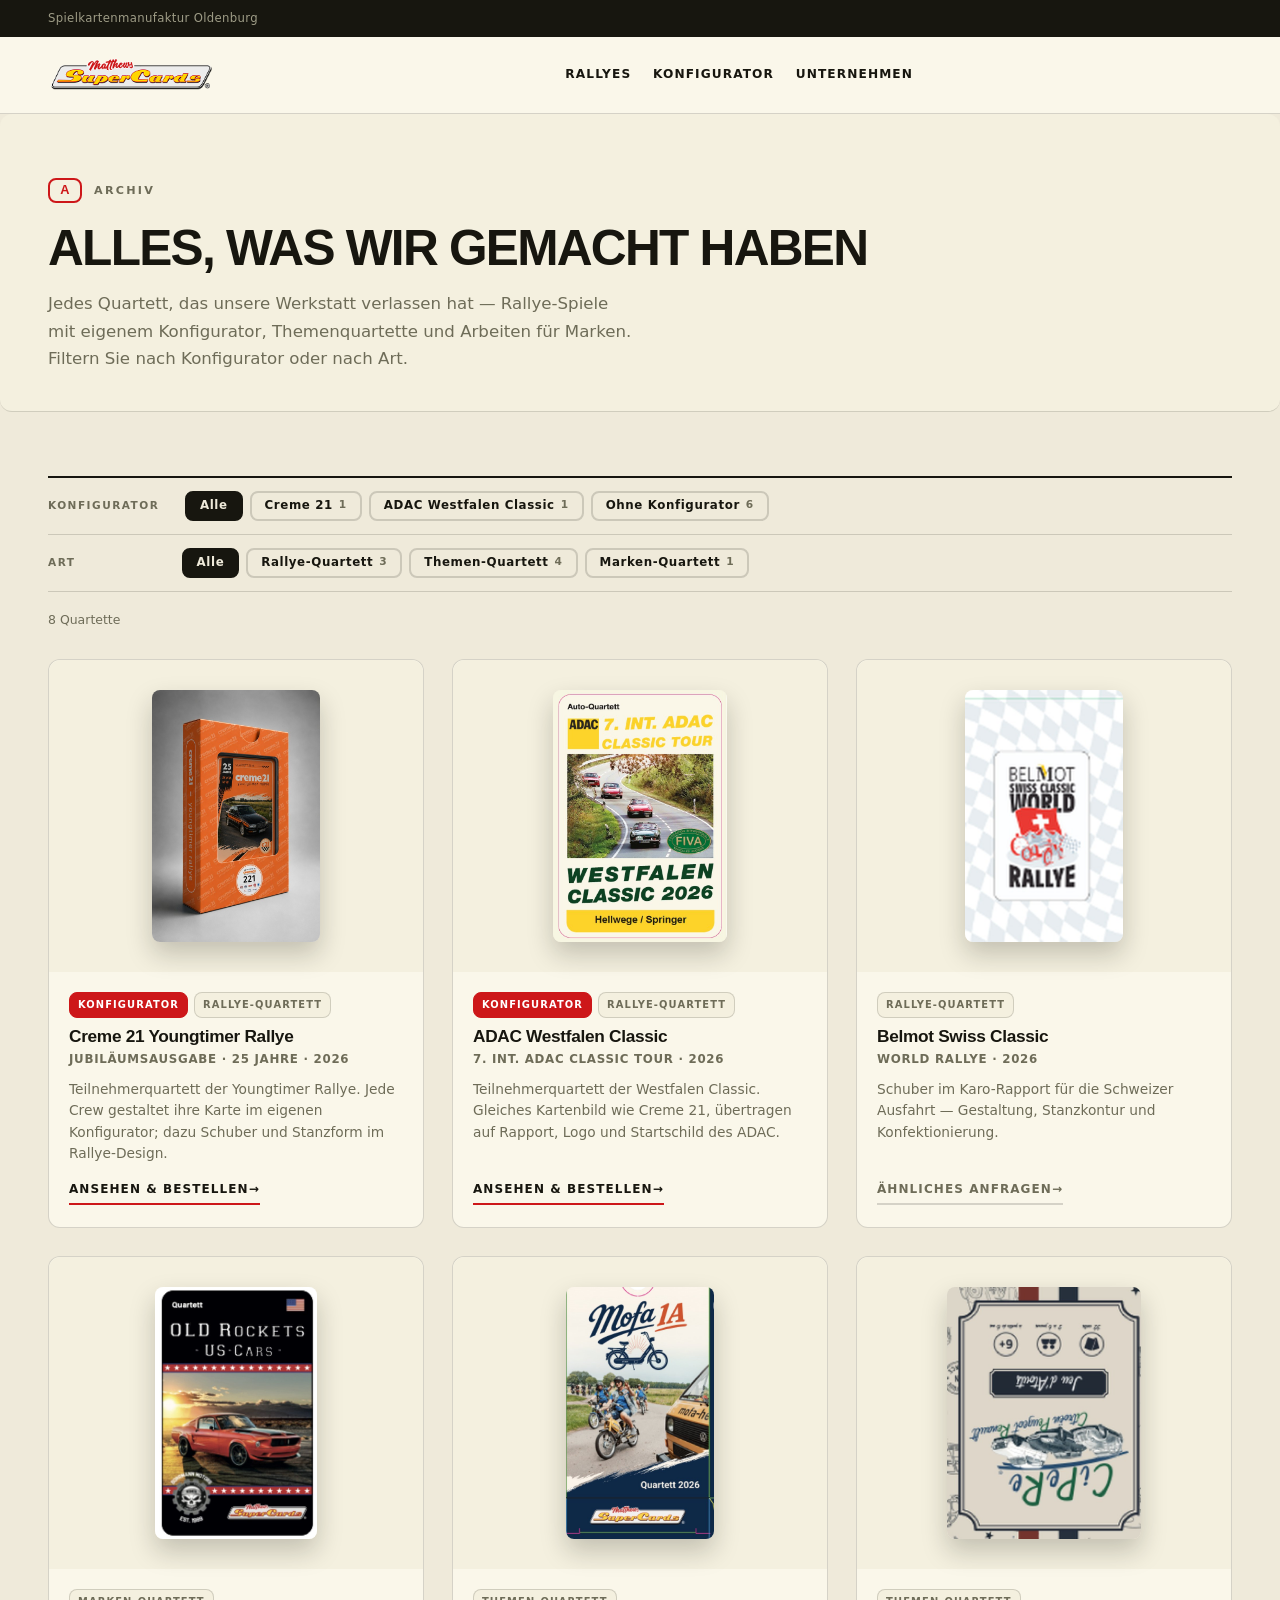
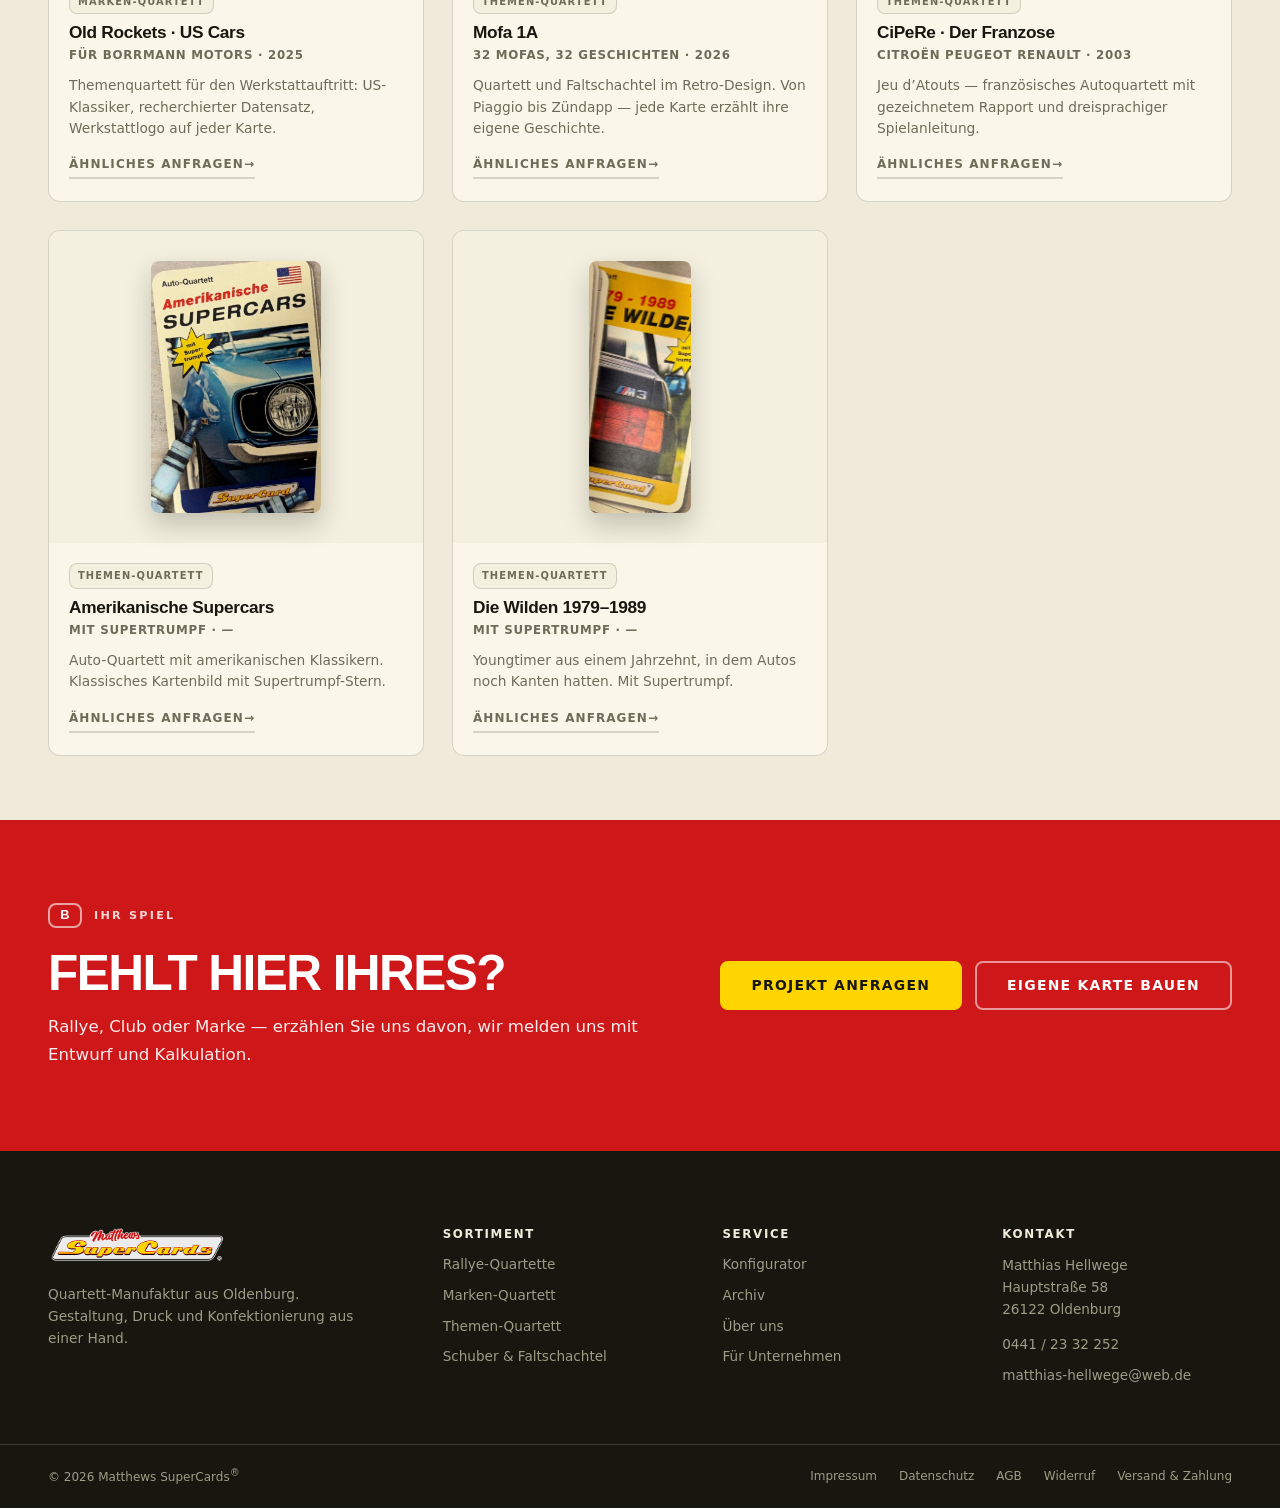
==== commit e00b2c00: "Kundenwünsche umsetzen: Hero, Navigation, Rallye-Seite Startseite: Hero als Vollbild mit "Dein Auto*" ====
--- a/website/archiv.html
+++ b/website/archiv.html
@@ -22,12 +22,7 @@
 
 <div class="topbar">
   <div class="wrap topbar__in">
-    <p class="topbar__claim"><b>Matthews SuperCards<sup>&reg;</sup></b> — Quartett-Manufaktur, Oldenburg</p>
-    <ul class="topbar__meta">
-      <li>Eigene Gestaltung</li>
-      <li>Druck &amp; Konfektionierung</li>
-      <li><a href="tel:+494412332252">0441 / 23 32 252</a></li>
-    </ul>
+    <p class="topbar__claim">Spielkartenmanufaktur Oldenburg</p>
   </div>
 </div>
 
@@ -38,30 +33,20 @@
     </a>
     <!-- NAV:START -->
     <nav class="nav" aria-label="Hauptnavigation">
-      <a href="index.html#angebot">Angebot</a>
       <a href="rallyes.html">Rallyes</a>
       <a href="index.html#konfigurator">Konfigurator</a>
-      <a href="archiv.html" class="is-cur">Archiv</a>
-      <a href="index.html#matthias">Über uns</a>
       <a href="index.html#unternehmen">Unternehmen</a>
     </nav>
     <!-- NAV:END -->
-    <div class="head__act">
-      <a class="btn btn--marke" href="rallyes.html">Quartett bestellen</a>
-    </div>
     <button class="burger" id="burger" aria-expanded="false" aria-controls="mobnav" aria-label="Men&uuml; &ouml;ffnen">
       <span></span><span></span><span></span>
     </button>
   </div>
   <!-- MOBNAV:START -->
   <div class="mobnav" id="mobnav" hidden>
-    <a href="index.html#angebot">Angebot</a>
     <a href="rallyes.html">Rallyes</a>
     <a href="index.html#konfigurator">Konfigurator</a>
-    <a href="archiv.html" class="is-cur">Archiv</a>
-    <a href="index.html#matthias">Über uns</a>
     <a href="index.html#unternehmen">Unternehmen</a>
-    <a class="btn btn--marke" href="rallyes.html">Quartett bestellen</a>
   </div>
   <!-- MOBNAV:END -->
 </header>
@@ -240,7 +225,7 @@
   <div class="wrap foot__legal">
     <p>&copy; <span id="jahr">2026</span> Matthews SuperCards<sup>&reg;</sup></p>
     <nav aria-label="Rechtliches">
-      <a href="#">Impressum</a><a href="#">Datenschutz</a><a href="#">AGB</a><a href="#">Widerruf</a><a href="#">Versand &amp; Zahlung</a>
+      <a href="impressum.html">Impressum</a><a href="datenschutz.html">Datenschutz</a><a href="agb.html">AGB</a><a href="widerruf.html">Widerruf</a><a href="versand.html">Versand &amp; Zahlung</a>
     </nav>
   </div>
 </footer>
--- a/website/assets/css/style.css
+++ b/website/assets/css/style.css
@@ -45,6 +45,11 @@
   --wrap: 1280px;
   --pad: clamp(20px,4vw,48px);
   --sec-y: clamp(68px,8.5vw,124px);
+  /* Eckenradius — Kundenwunsch: alle Rechtecke als runde Fenster */
+  --rund:    12px;
+  --rund-s:   8px;
+  --rund-xl: 18px;
+
   --fx: cubic-bezier(.22,.75,.28,1);
   color-scheme: light;
 }
@@ -924,3 +929,73 @@
 }
 /* Schmale Felder brauchen Platz für ihre Beschriftung */
 .bestell .vfeld--kurz{ flex:0 0 108px }
+.bestell__staffel{ display:block; width:100%; margin-top:4px; font-size:.84rem; color:var(--muted) }
+.bestell__staffel b{ color:var(--marke); font-weight:800 }
+.bestell__klein--oben{ margin:0 0 16px }
+
+
+/* ── Runde Fenster: alle rechteckigen Flächen bekommen Radien ─── */
+
+.btn,.filt,.vbtn{ border-radius:var(--rund-s) }
+.prod,.wahl__weg,.qk2,.rk,.ablauf__s,.rez,.b2b__form,.bestell,
+.konf__screen,.produkt__bild,.kopfsec,.gen{ border-radius:var(--rund) }
+.wahl__bild,.prod__stage,.rk__bild,.qk2__bild,.ablauf__s figure{
+  border-radius:var(--rund) var(--rund) 0 0 }
+.hero__fig img,.craft__fig img,.matthias__card img,.produkt__bild img,
+.qk2__bild img,.rk__bild img,.ablauf__s img{ border-radius:var(--rund-s) }
+.vfeld input[type=text],.vfeld select,.bestell textarea,.b2b__form select,
+.b2b__form textarea,.vfeld--menge select{ border-radius:var(--rund-s) }
+.tag__id,.qm,.rez__ava,.karussell__pf,.topbar__ruf{ border-radius:var(--rund-s) }
+.tvals,.specs{ border-radius:0 }
+.bestell__status,.b2b__status,.rk__stand,.bew__hinweis{
+  border-radius:0 var(--rund-s) var(--rund-s) 0 }
+.rufleiste a:first-child{ border-radius:var(--rund) 0 0 0 }
+.rufleiste a:last-child{ border-radius:0 var(--rund) 0 0 }
+
+/* ── Hero als Vollbild (Kundenwunsch) ──────────────────────────
+   Das Flyer-Motiv füllt den Bildschirm, darüber nur noch die
+   Überschrift und die Sternauflistung.                        */
+
+.hero--voll{ position:relative; min-height:clamp(520px,84vh,760px);
+  display:flex; align-items:center; overflow:hidden; background:var(--ink) }
+.hero__grund{ position:absolute; inset:0;
+  background:url('../img/flyer-cards.jpg') center/cover no-repeat }
+.hero__grund::after{ content:''; position:absolute; inset:0;
+  background:linear-gradient(100deg, rgba(14,14,17,.88) 0%, rgba(14,14,17,.72) 46%,
+    rgba(14,14,17,.34) 100%) }
+.hero--voll .hero__in{ position:relative; display:block;
+  padding-block:clamp(48px,7vw,96px) }
+.hero--voll .hero__copy{ max-width:760px; display:block }
+.hero--voll h1{ color:var(--paper); font-size:clamp(2.4rem,7vw,5rem);
+  line-height:1.02; letter-spacing:-.04em; text-transform:none }
+.hero--voll h1 s{ color:var(--marke); text-decoration-thickness:.07em }
+.hero--voll h1 sup{ color:var(--gelb); font-size:.42em; top:-.6em; margin-left:.04em }
+
+.hero__stern{ list-style:none; display:flex; flex-wrap:wrap; gap:8px 10px;
+  margin:clamp(22px,3vw,34px) 0 0; padding:0 }
+.hero__stern li{ position:relative; padding:9px 16px 9px 30px;
+  background:rgba(243,239,230,.1); border:1px solid rgba(243,239,230,.26);
+  border-radius:var(--rund-s); color:var(--paper);
+  font-size:clamp(.86rem,1.5vw,1rem); font-weight:700; letter-spacing:.02em }
+.hero__stern li::before{ content:'*'; position:absolute; left:13px; top:11px;
+  color:var(--gelb); font-weight:900; font-size:1.1em; line-height:1 }
+.hero--voll .hero__act{ margin:clamp(28px,3.4vw,40px) 0 0 }
+
+@media (max-width:860px){
+  .hero--voll{ min-height:auto }
+  .hero--voll .hero__copy{ display:block }
+  .hero--voll .hero__act .btn{ width:100% }
+}
+/* Das leere Band bleibt als farbiger Trenner stehen */
+.tape span:empty{ padding-block:13px }
+
+/* ── Produktseite: Schuber und Spielkarte nebeneinander ───────── */
+.produkt__bilder{ position:sticky; top:100px; display:grid; gap:14px }
+.produkt__bild{ margin:0; padding:clamp(16px,2.2vw,26px); background:var(--surface-2);
+  border:1px solid var(--line); display:grid; place-items:center; position:static }
+.produkt__bild img{ width:100%; height:auto; box-shadow:0 16px 34px rgba(23,22,15,.22) }
+.produkt__bild figcaption{ margin-top:12px; font-size:.66rem; font-weight:800;
+  letter-spacing:.14em; text-transform:uppercase; color:var(--muted) }
+@media (min-width:861px){ .produkt__bilder{ grid-template-columns:1fr 1fr } }
+@media (max-width:860px){ .produkt__bilder{ position:static; grid-template-columns:1fr 1fr } }
+@media (max-width:520px){ .produkt__bilder{ grid-template-columns:1fr } }
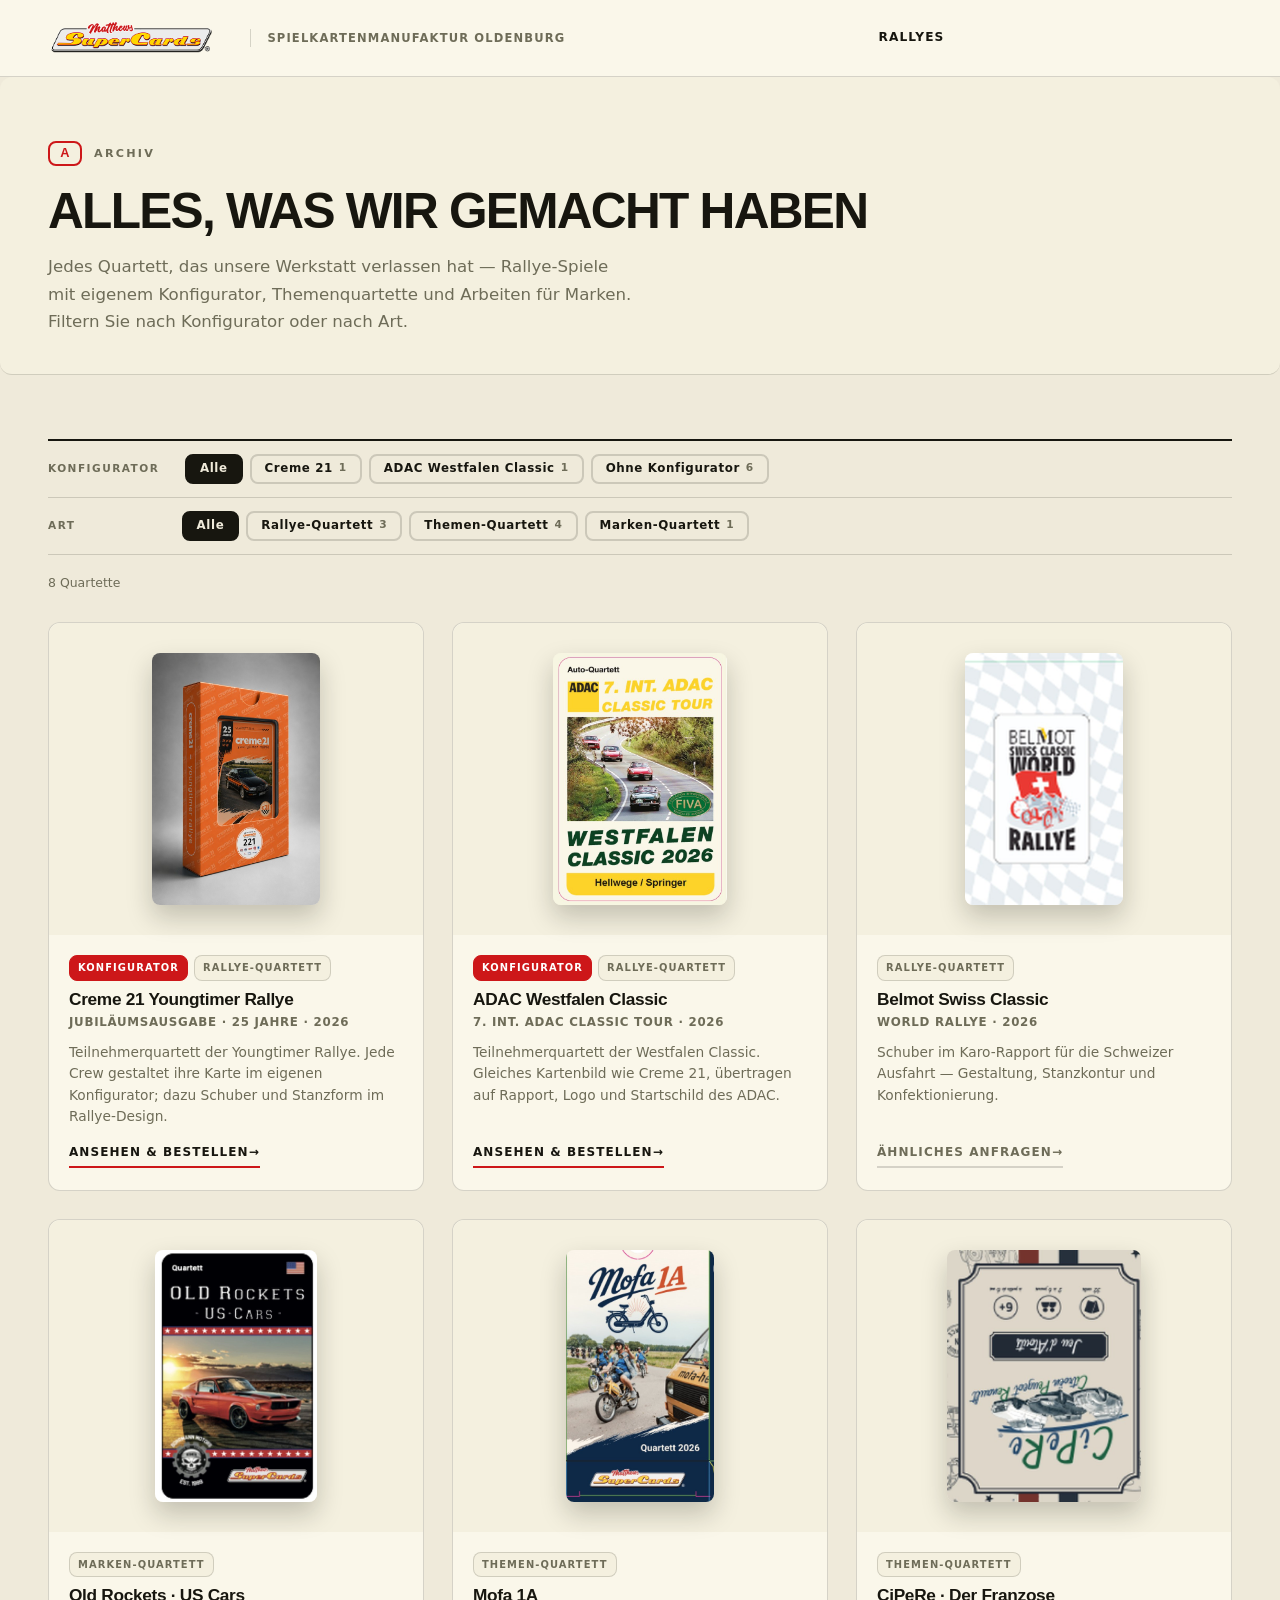
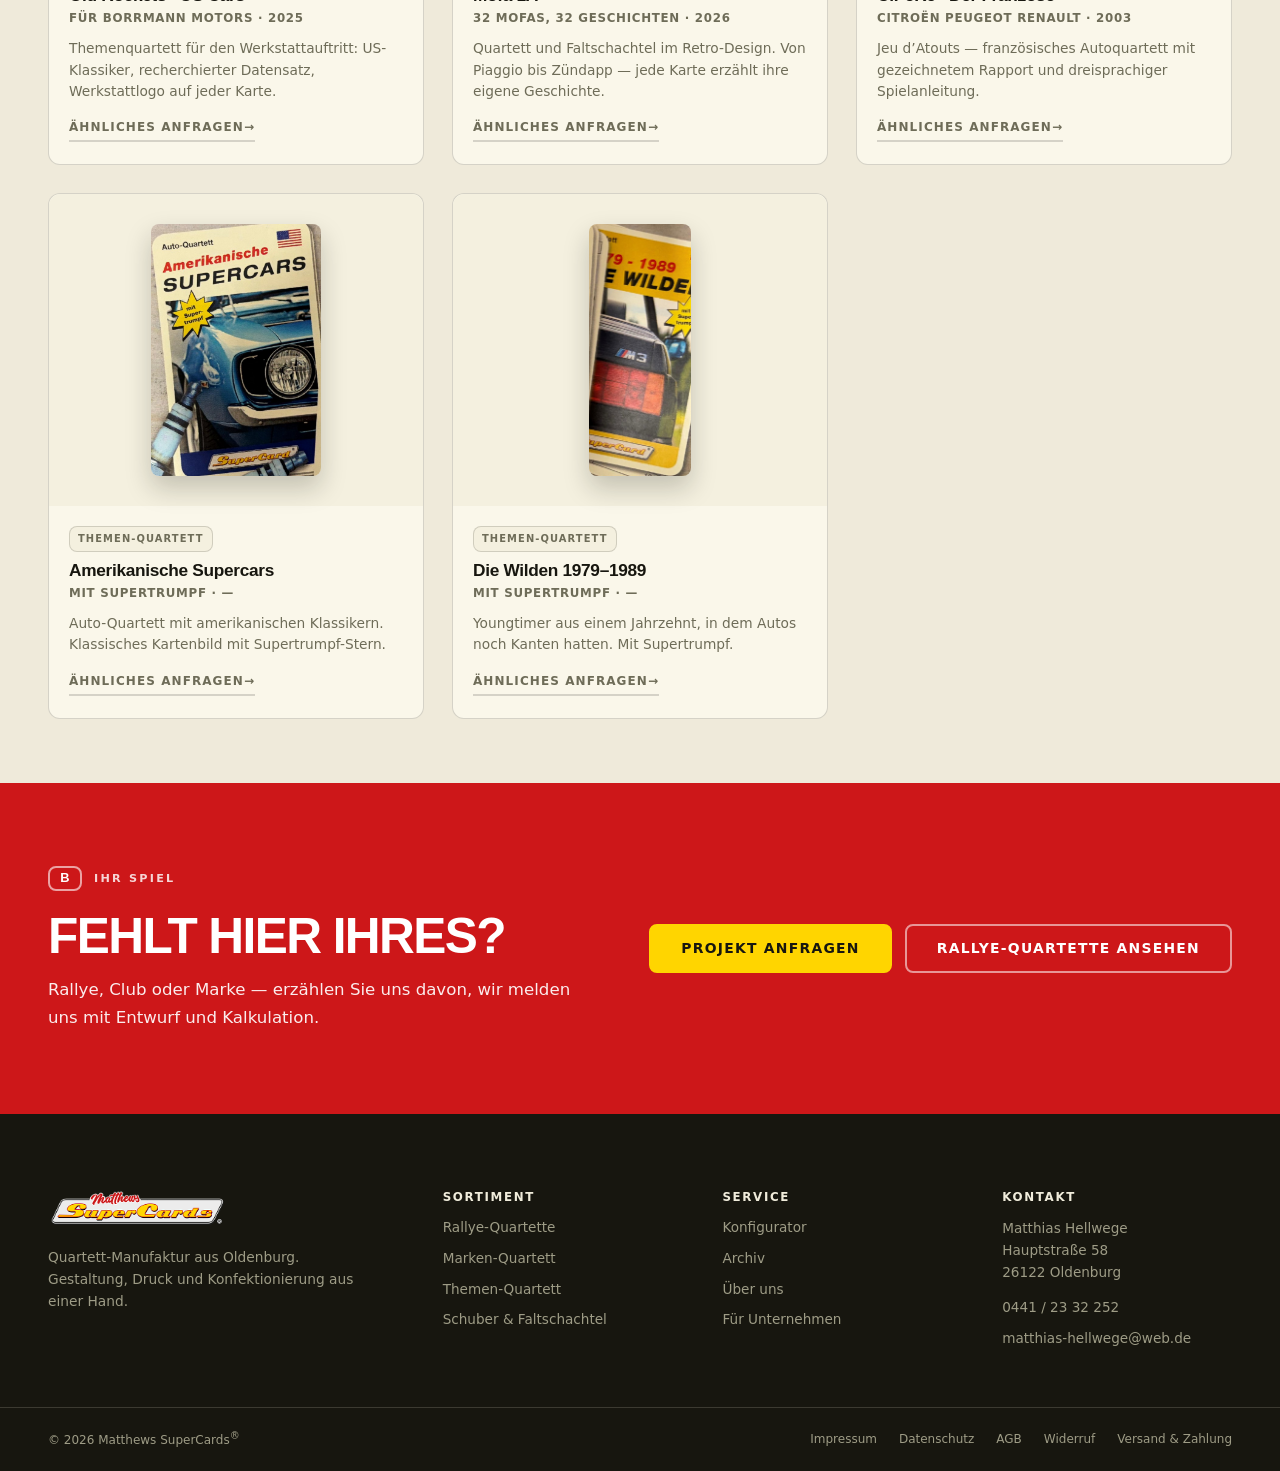
==== commit d5af2987: "Kundenwünsche: Kopf, Hero, Rallye-Liste, Bestellablauf Kopf: schwarzer Balken entfällt, "Spielkarten" ====
--- a/website/archiv.html
+++ b/website/archiv.html
@@ -20,22 +20,15 @@
 
 <a class="skip" href="#inhalt">Zum Inhalt springen</a>
 
-<div class="topbar">
-  <div class="wrap topbar__in">
-    <p class="topbar__claim">Spielkartenmanufaktur Oldenburg</p>
-  </div>
-</div>
-
 <header class="head" id="head">
   <div class="wrap head__in">
     <a class="head__logo" href="index.html" aria-label="Matthews SuperCards — Startseite">
       <img src="assets/img/logo.png" alt="Matthews SuperCards" width="504" height="101">
     </a>
+    <span class="head__claim">Spielkartenmanufaktur Oldenburg</span>
     <!-- NAV:START -->
     <nav class="nav" aria-label="Hauptnavigation">
       <a href="rallyes.html">Rallyes</a>
-      <a href="index.html#konfigurator">Konfigurator</a>
-      <a href="index.html#unternehmen">Unternehmen</a>
     </nav>
     <!-- NAV:END -->
     <button class="burger" id="burger" aria-expanded="false" aria-controls="mobnav" aria-label="Men&uuml; &ouml;ffnen">
@@ -45,8 +38,6 @@
   <!-- MOBNAV:START -->
   <div class="mobnav" id="mobnav" hidden>
     <a href="rallyes.html">Rallyes</a>
-    <a href="index.html#konfigurator">Konfigurator</a>
-    <a href="index.html#unternehmen">Unternehmen</a>
   </div>
   <!-- MOBNAV:END -->
 </header>
@@ -182,7 +173,7 @@
     </div>
     <div class="cta__act">
       <a class="btn btn--gelb btn--lg" href="index.html#unternehmen">Projekt anfragen</a>
-      <a class="btn btn--line btn--lg" href="index.html#angebot">Eigene Karte bauen</a>
+      <a class="btn btn--line btn--lg" href="rallyes.html">Rallye-Quartette ansehen</a>
     </div>
   </div>
 </section>
--- a/website/assets/css/style.css
+++ b/website/assets/css/style.css
@@ -7,6 +7,13 @@
    farbe; für den Shop selbst ist das Rot aus dem SuperCards-Logo.
    Karten- und Werkbankfarben stammen aus dem Flyer.
    ═══════════════════════════════════════════════════════════════ */
+
+/* Handschrift aus dem Konfigurator — hält Shop und Generator zusammen */
+@font-face{
+  font-family:'Birthstone';
+  src:url('../fonts/Birthstone-Regular.ttf') format('truetype');
+  font-weight:400; font-style:normal; font-display:swap;
+}
 
 :root{
   /* — aus creme21-frontend.html — */
@@ -40,6 +47,7 @@
 
   --f-disp: "Arial Black","Helvetica Neue",Helvetica,Arial,system-ui,sans-serif;
   --f-body: system-ui,-apple-system,"Segoe UI",Roboto,Helvetica,Arial,sans-serif;
+  --f-hand: 'Birthstone', 'Segoe Script', cursive;
   --f-mono: ui-monospace,"SF Mono",Menlo,Consolas,"Roboto Mono",monospace;
 
   --wrap: 1280px;
@@ -999,3 +1007,75 @@
 @media (min-width:861px){ .produkt__bilder{ grid-template-columns:1fr 1fr } }
 @media (max-width:860px){ .produkt__bilder{ position:static; grid-template-columns:1fr 1fr } }
 @media (max-width:520px){ .produkt__bilder{ grid-template-columns:1fr } }
+
+/* ── Kopfzeile: Claim neben dem Logo (schwarzer Balken entfällt) ── */
+.head__claim{ flex:none; padding-left:16px; margin-left:4px;
+  border-left:1px solid var(--line);
+  font-size:.72rem; font-weight:700; letter-spacing:.1em;
+  text-transform:uppercase; color:var(--muted); white-space:nowrap }
+@media (max-width:760px){ .head__claim{ display:none } }
+
+/* ── Hero: Fahrzeug weiß, roter Wischer von Hand ───────────────── */
+.hero--voll h1 .streich{ position:relative; display:inline-block;
+  color:var(--paper) }
+.wischer{ position:absolute; left:-3%; top:52%; width:106%; height:.46em;
+  overflow:visible; pointer-events:none }
+.wischer path{ fill:none; stroke:var(--marke); stroke-width:7;
+  stroke-linecap:round; vector-effect:non-scaling-stroke;
+  /* leichte Unregelmäßigkeit, damit der Strich gezogen wirkt */
+  filter:drop-shadow(0 1px 0 rgba(205,23,25,.55)) }
+.hero--voll h1 sup{ color:var(--marke) }
+
+/* Kategorien in der Handschrift des Konfigurators, Sterne rot */
+.hero__stern li{ font-family:var(--f-hand); font-weight:400;
+  font-size:clamp(1.5rem,3.4vw,2.2rem); letter-spacing:0;
+  padding:4px 18px 8px 34px; line-height:1.1 }
+.hero__stern li::before{ color:var(--marke); top:50%; transform:translateY(-55%);
+  font-size:1.5em }
+/* Nur noch ein Angebotsweg — Kachel mittig statt zweispaltig */
+.wahl__grid{ grid-template-columns:minmax(0,520px); justify-content:center }
+
+/* Zweiter Knopf: hellgrau mit heller Schrift */
+.btn--grau{ --bg:#8B8B86; --bd:#8B8B86; --fg:#fff }
+.btn--grau:hover{ --bg:#76766F; --bd:#76766F; --fg:#fff }
+
+/* ── Zusatzoption Aufsteller ────────────────────────────────── */
+.zusatz{ display:flex; align-items:flex-start; gap:12px; margin:4px 0 18px;
+  padding:14px 16px; background:var(--feld); border:2px solid var(--line);
+  border-radius:var(--rund-s); cursor:pointer; transition:border-color .18s }
+.zusatz:hover{ border-color:var(--ink) }
+.zusatz:has(input:checked){ border-color:var(--marke); background:#fff }
+.zusatz input{ width:20px; height:20px; margin:2px 0 0; flex:none; accent-color:var(--marke) }
+.zusatz__text{ flex:1; display:flex; flex-direction:column; gap:3px }
+.zusatz__text b{ font-size:.92rem }
+.zusatz__text span{ font-size:.82rem; line-height:1.45; color:var(--muted) }
+.zusatz__preis{ flex:none; font-family:var(--f-disp); font-size:1.06rem;
+  letter-spacing:-.02em; color:var(--marke) }
+
+/* ── Vorschau vor der Bestellung ────────────────────────────── */
+.vorschau2{ margin-top:4px; padding-top:20px; border-top:2px solid var(--ink) }
+.vorschau2__titel{ margin:0 0 16px; font-size:.68rem; font-weight:800;
+  letter-spacing:.14em; text-transform:uppercase; color:var(--muted) }
+.vorschau2__karten{ display:grid; grid-template-columns:repeat(auto-fit,minmax(120px,1fr));
+  gap:14px; margin-bottom:18px }
+.vorschau2__karten figure{ margin:0; text-align:center }
+.vorschau2__karten img{ width:100%; height:auto; border-radius:var(--rund-s);
+  box-shadow:0 10px 22px rgba(23,22,15,.2) }
+.vorschau2__karten figcaption{ margin-top:8px; font-size:.68rem; font-weight:700;
+  letter-spacing:.08em; text-transform:uppercase; color:var(--muted) }
+.vorschau2__pers{ position:relative }
+.vorschau2__band{ position:absolute; left:8%; right:8%; bottom:22%;
+  display:flex; align-items:center; gap:6px; padding:5px 8px;
+  background:var(--ink); color:var(--paper); border-radius:4px;
+  font-size:.62rem; overflow:hidden }
+.vorschau2__band b{ flex:none; font-family:var(--f-disp); letter-spacing:-.02em }
+.vorschau2__band i{ font-style:normal; font-weight:700; white-space:nowrap;
+  overflow:hidden; text-overflow:ellipsis }
+.vorschau2__summe{ margin:0 0 16px; font-size:.8rem; font-weight:800;
+  letter-spacing:.1em; text-transform:uppercase }
+.vorschau2__summe b{ font-family:var(--f-disp); font-size:1.5rem;
+  letter-spacing:-.03em; text-transform:none }
+.vorschau2__summe span{ font-weight:400; letter-spacing:0; text-transform:none; color:var(--muted) }
+.vorschau2__act{ display:flex; gap:11px; flex-wrap:wrap }
+.vorschau2__act .btn--ghost{ flex:0 0 auto }
+.vorschau2__act .btn--lg{ flex:1 1 220px; width:auto }
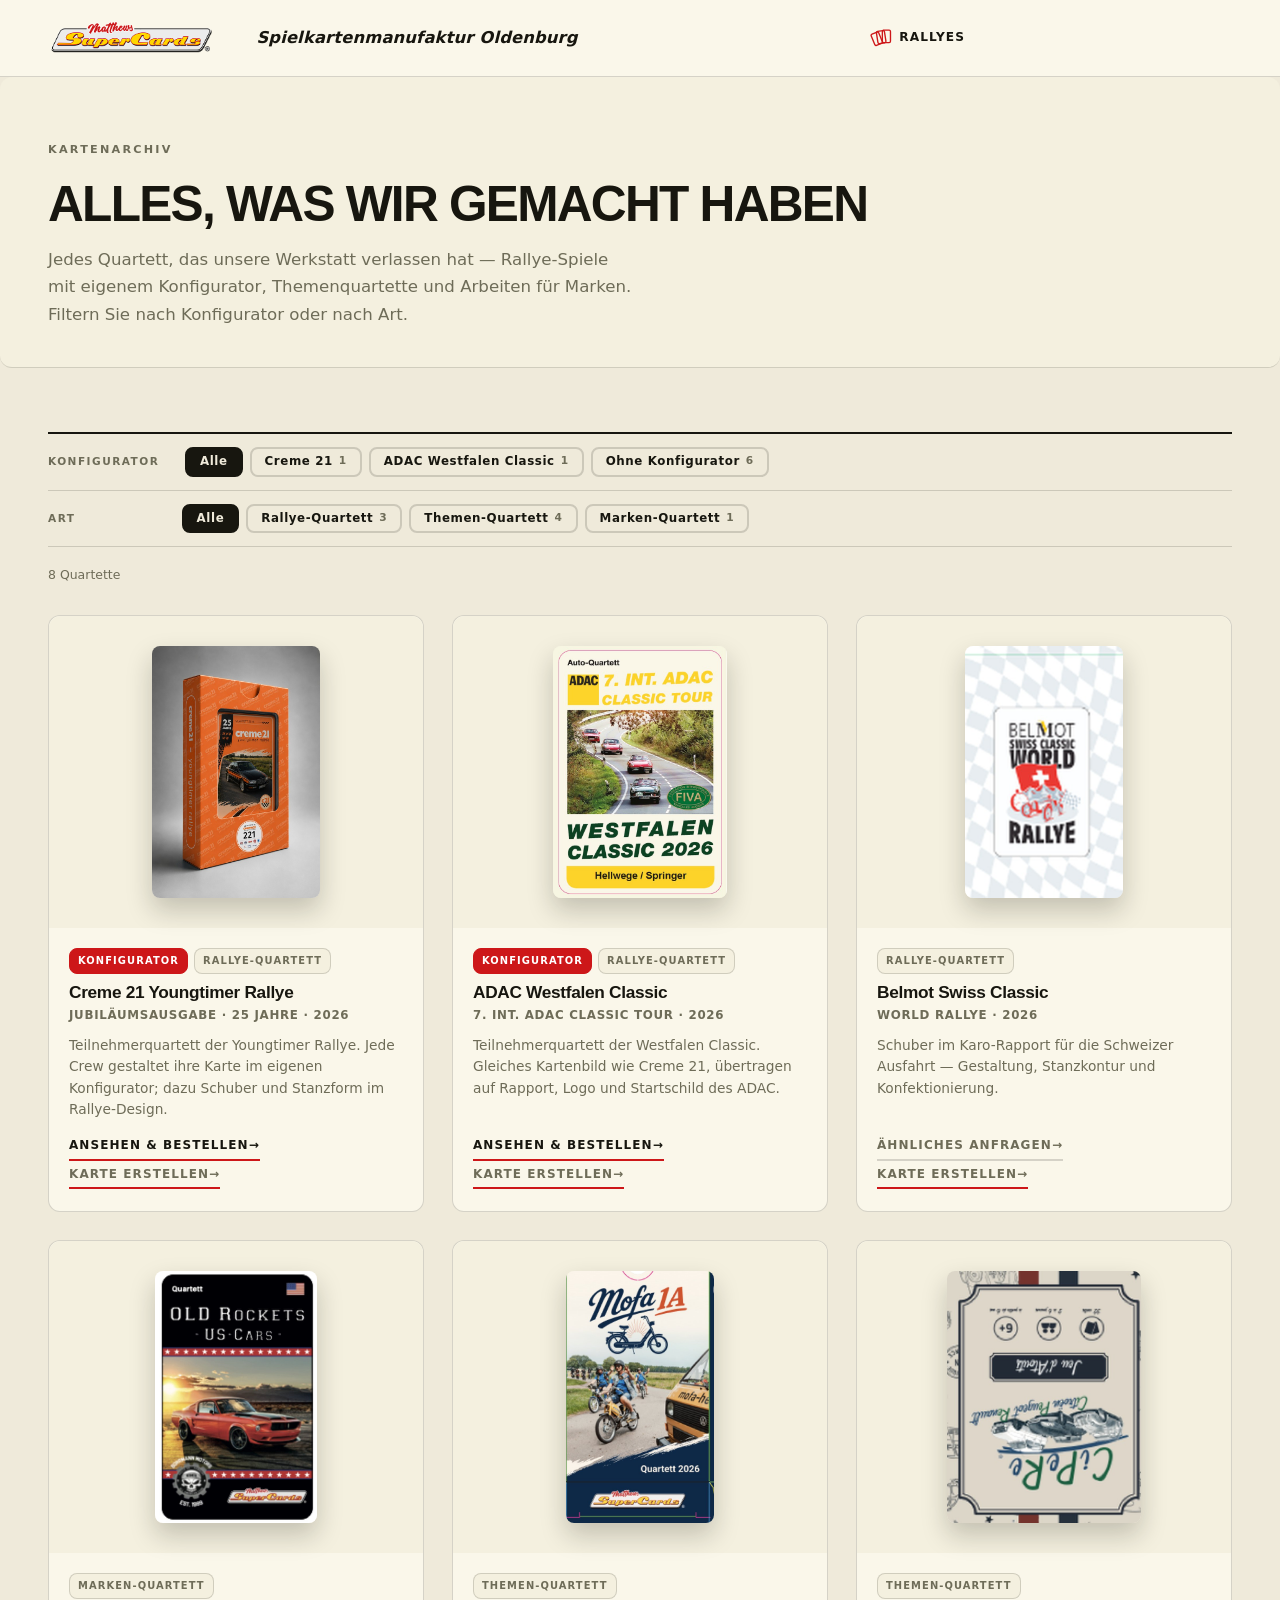
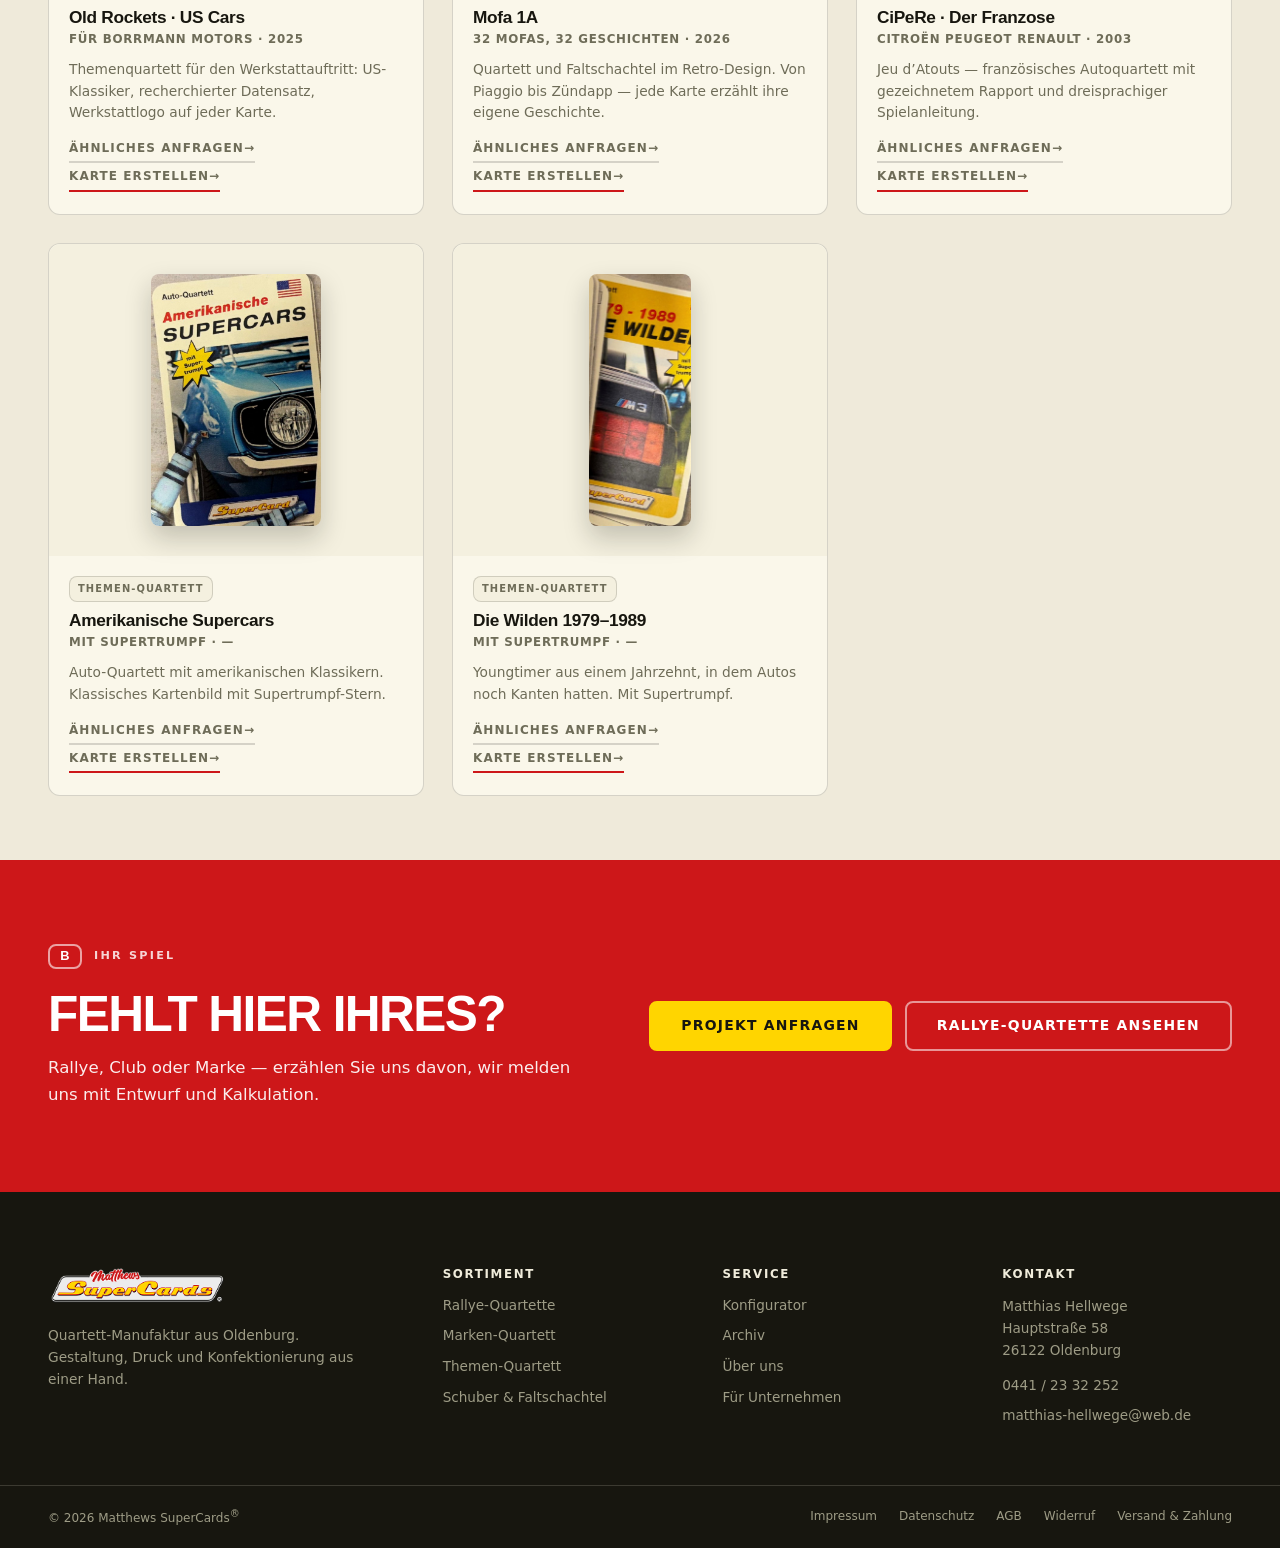
==== commit 635b858c: "Kundenwünsche: Navbar, Hero, Aufsteller einzeln, Archiv - Claim kursiv und dicht am Logo, Trennstric" ====
--- a/website/archiv.html
+++ b/website/archiv.html
@@ -25,10 +25,10 @@
     <a class="head__logo" href="index.html" aria-label="Matthews SuperCards — Startseite">
       <img src="assets/img/logo.png" alt="Matthews SuperCards" width="504" height="101">
     </a>
-    <span class="head__claim">Spielkartenmanufaktur Oldenburg</span>
+    <span class="head__claim">Spielkartenmanufaktur&nbsp;Oldenburg</span>
     <!-- NAV:START -->
     <nav class="nav" aria-label="Hauptnavigation">
-      <a href="rallyes.html">Rallyes</a>
+      <a href="rallyes.html" class="navlink"><svg class="navkarten" viewBox="0 0 26 22" width="22" height="19" aria-hidden="true"><g fill="none" stroke="currentColor" stroke-width="1.6" stroke-linejoin="round"><rect x="3.2" y="5.4" width="9.6" height="14.2" rx="1.6" transform="rotate(-22 8 12.5)"/><rect x="8.4" y="3.2" width="9.6" height="14.6" rx="1.6" transform="rotate(-9 13.2 10.5)"/><rect x="14.6" y="2.2" width="9.6" height="14.8" rx="1.6"/></g></svg>Rallyes</a>
     </nav>
     <!-- NAV:END -->
     <button class="burger" id="burger" aria-expanded="false" aria-controls="mobnav" aria-label="Men&uuml; &ouml;ffnen">
@@ -37,7 +37,7 @@
   </div>
   <!-- MOBNAV:START -->
   <div class="mobnav" id="mobnav" hidden>
-    <a href="rallyes.html">Rallyes</a>
+    <a href="rallyes.html" class="navlink"><svg class="navkarten" viewBox="0 0 26 22" width="22" height="19" aria-hidden="true"><g fill="none" stroke="currentColor" stroke-width="1.6" stroke-linejoin="round"><rect x="3.2" y="5.4" width="9.6" height="14.2" rx="1.6" transform="rotate(-22 8 12.5)"/><rect x="8.4" y="3.2" width="9.6" height="14.6" rx="1.6" transform="rotate(-9 13.2 10.5)"/><rect x="14.6" y="2.2" width="9.6" height="14.8" rx="1.6"/></g></svg>Rallyes</a>
   </div>
   <!-- MOBNAV:END -->
 </header>
@@ -46,7 +46,7 @@
 
 <section class="sec kopfsec">
   <div class="wrap">
-    <p class="tag"><span class="tag__id">A</span> Archiv</p>
+    <p class="tag">Kartenarchiv</p>
     <h1>Alles, was wir gemacht haben</h1>
     <p class="sec__lead">Jedes Quartett, das unsere Werkstatt verlassen hat — Rallye-Spiele
       mit eigenem Konfigurator, Themenquartette und Arbeiten für Marken. Filtern Sie nach
@@ -84,6 +84,7 @@
             <p class="qk2__unter">Jubiläumsausgabe · 25 Jahre · 2026</p>
             <p class="qk2__besch">Teilnehmerquartett der Youngtimer Rallye. Jede Crew gestaltet ihre Karte im eigenen Konfigurator; dazu Schuber und Stanzform im Rallye-Design.</p>
             <a class="qk2__link" href="rallye-creme21.html">Ansehen &amp; bestellen</a>
+            <a class="qk2__link qk2__link--bauen" href="https://creme21-spielkartengenerator.visionwerk.agency/" target="_blank" rel="noopener">Karte erstellen</a>
           </div>
         </article>
         <article class="qk2" data-konf="adac" data-art="rallye">
@@ -94,6 +95,7 @@
             <p class="qk2__unter">7. Int. ADAC Classic Tour · 2026</p>
             <p class="qk2__besch">Teilnehmerquartett der Westfalen Classic. Gleiches Kartenbild wie Creme 21, übertragen auf Rapport, Logo und Startschild des ADAC.</p>
             <a class="qk2__link" href="rallye-adac.html">Ansehen &amp; bestellen</a>
+            <a class="qk2__link qk2__link--bauen" href="https://adac-spielkartengenerator.visionwerk.agency/" target="_blank" rel="noopener">Karte erstellen</a>
           </div>
         </article>
         <article class="qk2" data-konf="ohne" data-art="rallye">
@@ -104,6 +106,7 @@
             <p class="qk2__unter">World Rallye · 2026</p>
             <p class="qk2__besch">Schuber im Karo-Rapport für die Schweizer Ausfahrt — Gestaltung, Stanzkontur und Konfektionierung.</p>
             <a class="qk2__link qk2__link--leise" href="index.html#unternehmen">Ähnliches anfragen</a>
+            <a class="qk2__link qk2__link--bauen" href="https://ralley-spielkartengenerator.visionwerk.agency/" target="_blank" rel="noopener">Karte erstellen</a>
           </div>
         </article>
         <article class="qk2" data-konf="ohne" data-art="marke">
@@ -114,6 +117,7 @@
             <p class="qk2__unter">für Borrmann Motors · 2025</p>
             <p class="qk2__besch">Themenquartett für den Werkstattauftritt: US-Klassiker, recherchierter Datensatz, Werkstattlogo auf jeder Karte.</p>
             <a class="qk2__link qk2__link--leise" href="index.html#unternehmen">Ähnliches anfragen</a>
+            <a class="qk2__link qk2__link--bauen" href="https://oldtimer-spielkartengenerator.visionwerk.agency/" target="_blank" rel="noopener">Karte erstellen</a>
           </div>
         </article>
         <article class="qk2" data-konf="ohne" data-art="thema">
@@ -124,6 +128,7 @@
             <p class="qk2__unter">32 Mofas, 32 Geschichten · 2026</p>
             <p class="qk2__besch">Quartett und Faltschachtel im Retro-Design. Von Piaggio bis Zündapp — jede Karte erzählt ihre eigene Geschichte.</p>
             <a class="qk2__link qk2__link--leise" href="index.html#unternehmen">Ähnliches anfragen</a>
+            <a class="qk2__link qk2__link--bauen" href="https://mofa-spielkartengenerator.visionwerk.agency/" target="_blank" rel="noopener">Karte erstellen</a>
           </div>
         </article>
         <article class="qk2" data-konf="ohne" data-art="thema">
@@ -134,6 +139,7 @@
             <p class="qk2__unter">Citroën Peugeot Renault · 2003</p>
             <p class="qk2__besch">Jeu d’Atouts — französisches Autoquartett mit gezeichnetem Rapport und dreisprachiger Spielanleitung.</p>
             <a class="qk2__link qk2__link--leise" href="index.html#unternehmen">Ähnliches anfragen</a>
+            <a class="qk2__link qk2__link--bauen" href="https://oldtimer-spielkartengenerator.visionwerk.agency/" target="_blank" rel="noopener">Karte erstellen</a>
           </div>
         </article>
         <article class="qk2" data-konf="ohne" data-art="thema">
@@ -144,6 +150,7 @@
             <p class="qk2__unter">mit Supertrumpf · —</p>
             <p class="qk2__besch">Auto-Quartett mit amerikanischen Klassikern. Klassisches Kartenbild mit Supertrumpf-Stern.</p>
             <a class="qk2__link qk2__link--leise" href="index.html#unternehmen">Ähnliches anfragen</a>
+            <a class="qk2__link qk2__link--bauen" href="https://oldtimer-spielkartengenerator.visionwerk.agency/" target="_blank" rel="noopener">Karte erstellen</a>
           </div>
         </article>
         <article class="qk2" data-konf="ohne" data-art="thema">
@@ -154,6 +161,7 @@
             <p class="qk2__unter">mit Supertrumpf · —</p>
             <p class="qk2__besch">Youngtimer aus einem Jahrzehnt, in dem Autos noch Kanten hatten. Mit Supertrumpf.</p>
             <a class="qk2__link qk2__link--leise" href="index.html#unternehmen">Ähnliches anfragen</a>
+            <a class="qk2__link qk2__link--bauen" href="https://oldtimer-spielkartengenerator.visionwerk.agency/" target="_blank" rel="noopener">Karte erstellen</a>
           </div>
         </article>
     </div>
--- a/website/assets/css/style.css
+++ b/website/assets/css/style.css
@@ -974,17 +974,15 @@
 .hero--voll .hero__in{ position:relative; display:block;
   padding-block:clamp(48px,7vw,96px) }
 .hero--voll .hero__copy{ max-width:760px; display:block }
-.hero--voll h1{ color:var(--paper); font-size:clamp(2.4rem,7vw,5rem);
-  line-height:1.02; letter-spacing:-.04em; text-transform:none }
+.hero--voll h1{ color:var(--paper); font-size:clamp(2.3rem,6.6vw,4.7rem);
+  line-height:1.08; letter-spacing:.005em; text-transform:none }
 .hero--voll h1 s{ color:var(--marke); text-decoration-thickness:.07em }
 .hero--voll h1 sup{ color:var(--gelb); font-size:.42em; top:-.6em; margin-left:.04em }
 
 .hero__stern{ list-style:none; display:flex; flex-wrap:wrap; gap:8px 10px;
   margin:clamp(22px,3vw,34px) 0 0; padding:0 }
-.hero__stern li{ position:relative; padding:9px 16px 9px 30px;
-  background:rgba(243,239,230,.1); border:1px solid rgba(243,239,230,.26);
-  border-radius:var(--rund-s); color:var(--paper);
-  font-size:clamp(.86rem,1.5vw,1rem); font-weight:700; letter-spacing:.02em }
+.hero__stern li{ position:relative; padding:2px 6px 2px 26px;
+  background:none; border:0; color:var(--paper) }
 .hero__stern li::before{ content:'*'; position:absolute; left:13px; top:11px;
   color:var(--gelb); font-weight:900; font-size:1.1em; line-height:1 }
 .hero--voll .hero__act{ margin:clamp(28px,3.4vw,40px) 0 0 }
@@ -1008,17 +1006,20 @@
 @media (max-width:860px){ .produkt__bilder{ position:static; grid-template-columns:1fr 1fr } }
 @media (max-width:520px){ .produkt__bilder{ grid-template-columns:1fr } }
 
-/* ── Kopfzeile: Claim neben dem Logo (schwarzer Balken entfällt) ── */
-.head__claim{ flex:none; padding-left:16px; margin-left:4px;
-  border-left:1px solid var(--line);
-  font-size:.72rem; font-weight:700; letter-spacing:.1em;
-  text-transform:uppercase; color:var(--muted); white-space:nowrap }
-@media (max-width:760px){ .head__claim{ display:none } }
+/* ── Kopfzeile: Claim dicht am Logo, kursiv wie der Schriftzug ── */
+.head__claim{ flex:none; margin-left:10px; align-self:center;
+  font-size:1.02rem; font-style:italic; font-weight:800;
+  letter-spacing:.01em; line-height:1; color:var(--ink); white-space:nowrap }
+@media (max-width:860px){ .head__claim{ display:none } }
+
+/* Kartenfächer vor den Rallye-Spielen */
+.navlink{ display:inline-flex; align-items:center; gap:7px }
+.navkarten{ flex:none; color:var(--marke); margin-top:-1px }
 
 /* ── Hero: Fahrzeug weiß, roter Wischer von Hand ───────────────── */
 .hero--voll h1 .streich{ position:relative; display:inline-block;
   color:var(--paper) }
-.wischer{ position:absolute; left:-3%; top:52%; width:106%; height:.46em;
+.wischer{ position:absolute; left:-4%; top:38%; width:108%; height:.5em;
   overflow:visible; pointer-events:none }
 .wischer path{ fill:none; stroke:var(--marke); stroke-width:7;
   stroke-linecap:round; vector-effect:non-scaling-stroke;
@@ -1027,11 +1028,15 @@
 .hero--voll h1 sup{ color:var(--marke) }
 
 /* Kategorien in der Handschrift des Konfigurators, Sterne rot */
+/* Kategorien in Handschrift, Sterne wie der in der Überschrift */
+.hero__stern{ gap:6px 22px }
 .hero__stern li{ font-family:var(--f-hand); font-weight:400;
-  font-size:clamp(1.5rem,3.4vw,2.2rem); letter-spacing:0;
-  padding:4px 18px 8px 34px; line-height:1.1 }
-.hero__stern li::before{ color:var(--marke); top:50%; transform:translateY(-55%);
-  font-size:1.5em }
+  font-size:clamp(1.6rem,3.6vw,2.4rem); letter-spacing:0;
+  padding:0 0 0 26px; line-height:1.15 }
+.hero__stern li::before{ content:'*'; position:absolute; left:0; top:.46em;
+  transform:translateY(-50%);
+  font-family:var(--f-disp); font-size:.58em; font-weight:900;
+  color:var(--marke); line-height:1 }
 /* Nur noch ein Angebotsweg — Kachel mittig statt zweispaltig */
 .wahl__grid{ grid-template-columns:minmax(0,520px); justify-content:center }
 
@@ -1079,3 +1084,26 @@
 .vorschau2__act{ display:flex; gap:11px; flex-wrap:wrap }
 .vorschau2__act .btn--ghost{ flex:0 0 auto }
 .vorschau2__act .btn--lg{ flex:1 1 220px; width:auto }
+
+/* ── Eingebetteter Zahlungsblock ────────────────────────────── */
+.zahlung{ margin-top:4px; padding-top:20px; border-top:2px solid var(--ink) }
+.zahlung__kopf{ display:flex; align-items:center; gap:14px; margin-bottom:18px }
+.zahlung__kopf span{ font-size:.68rem; font-weight:800; letter-spacing:.14em;
+  text-transform:uppercase; color:var(--muted) }
+#stripe-block{ min-height:420px }
+
+/* ── Produktwahl: Quartett oder nur der Aufsteller ───────────────────── */
+.wahl{ display:grid; gap:8px; margin:0 0 18px }
+.wahl__o{ display:grid; grid-template-columns:auto 1fr auto; align-items:center;
+  gap:12px; padding:12px 14px; background:var(--feld);
+  border:1px solid var(--line); border-radius:var(--rund-s); cursor:pointer }
+.wahl__o:has(input:checked){ border-color:var(--marke);
+  box-shadow:inset 0 0 0 1px var(--marke) }
+.wahl__o input{ width:18px; height:18px; accent-color:var(--marke) }
+.wahl__t b{ display:block; font-size:.98rem }
+.wahl__t i{ display:block; font-style:normal; font-size:.84rem; color:var(--muted) }
+.wahl__p{ font-weight:800; white-space:nowrap }
+
+/* zweiter Weg je Archiveintrag: Karte selbst bauen */
+.qk2__link--bauen{ margin-top:4px; color:var(--muted) }
+.qk2__link--bauen:hover{ color:var(--marke) }
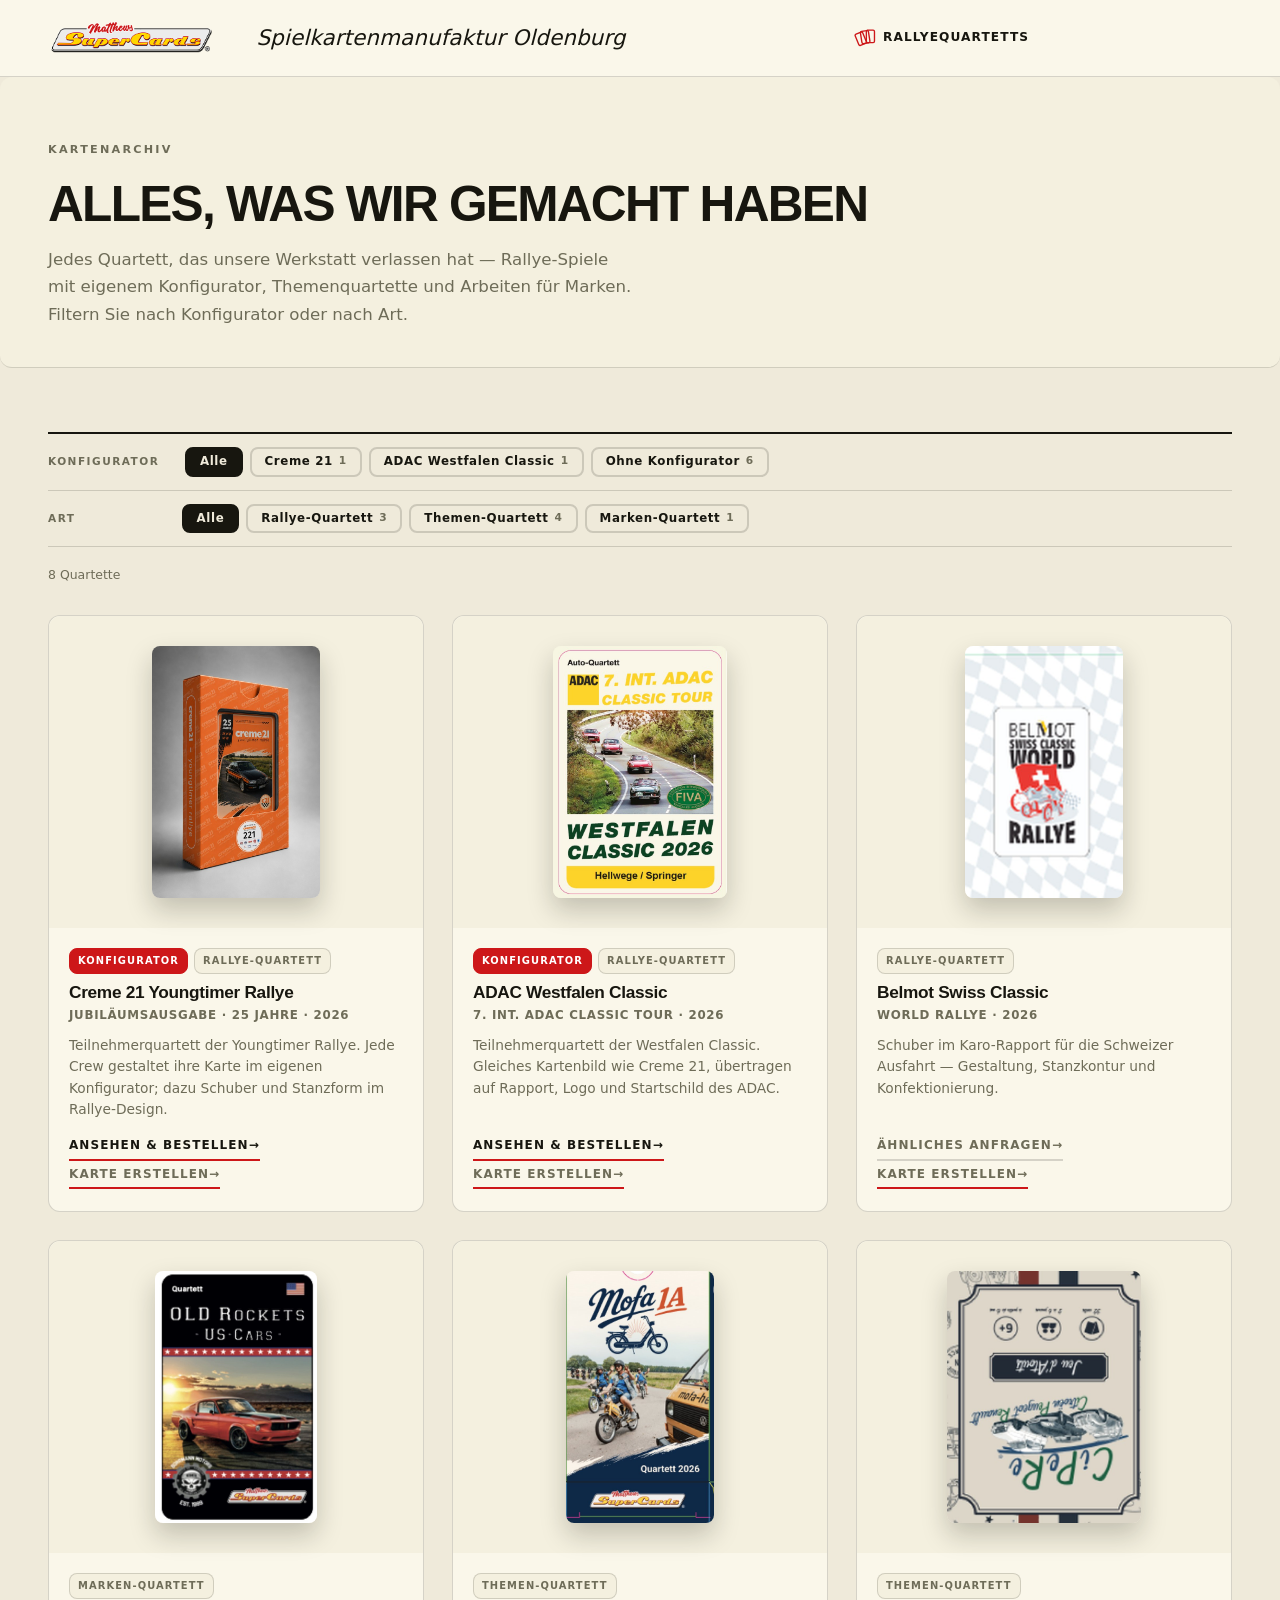
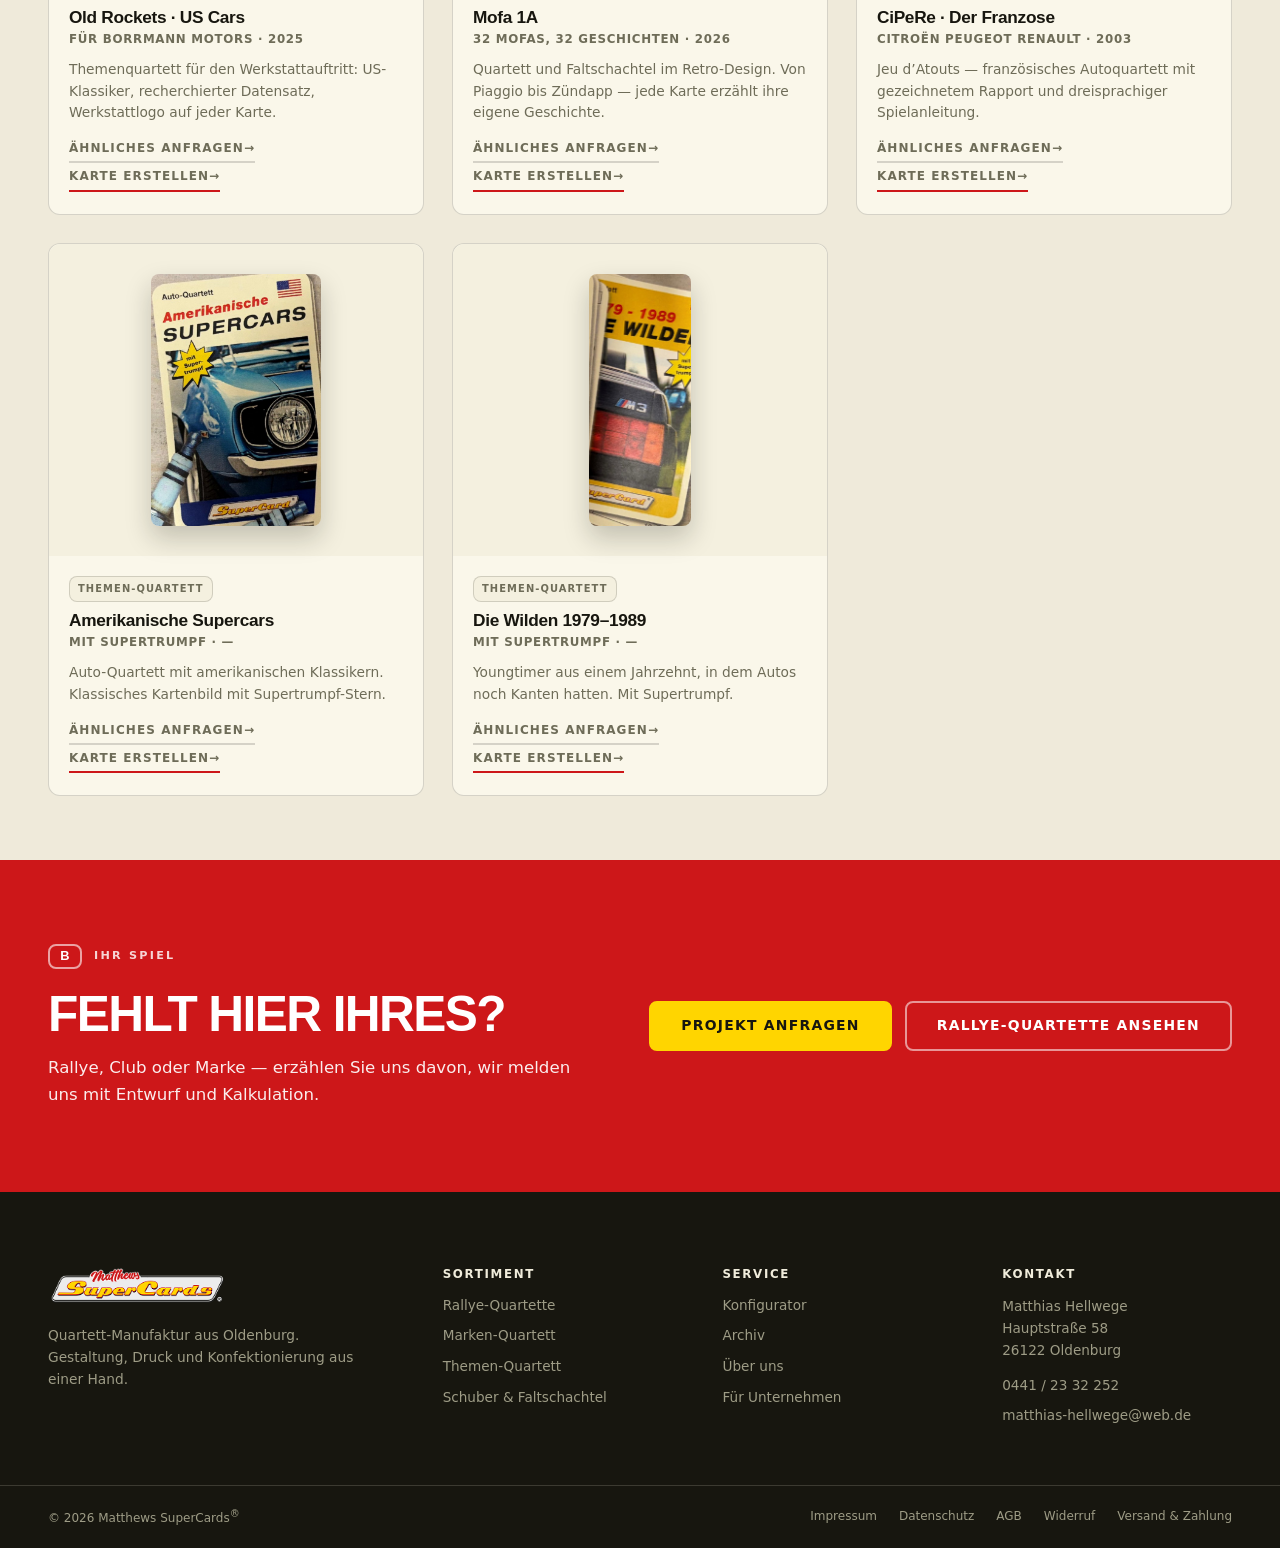
==== commit 5c8e6555: "Hero-Feinschliff, Plural, Rennstreifen, Konfigurator angebunden - Hero wieder randfüllend zugeschnit" ====
--- a/website/archiv.html
+++ b/website/archiv.html
@@ -28,7 +28,7 @@
     <span class="head__claim">Spielkartenmanufaktur&nbsp;Oldenburg</span>
     <!-- NAV:START -->
     <nav class="nav" aria-label="Hauptnavigation">
-      <a href="rallyes.html" class="navlink"><svg class="navkarten" viewBox="0 0 26 22" width="22" height="19" aria-hidden="true"><g fill="none" stroke="currentColor" stroke-width="1.6" stroke-linejoin="round"><rect x="3.2" y="5.4" width="9.6" height="14.2" rx="1.6" transform="rotate(-22 8 12.5)"/><rect x="8.4" y="3.2" width="9.6" height="14.6" rx="1.6" transform="rotate(-9 13.2 10.5)"/><rect x="14.6" y="2.2" width="9.6" height="14.8" rx="1.6"/></g></svg>Rallyes</a>
+      <a href="rallyes.html" class="navlink"><svg class="navkarten" viewBox="0 0 26 22" width="22" height="19" aria-hidden="true"><g fill="none" stroke="currentColor" stroke-width="1.6" stroke-linejoin="round"><rect x="3.2" y="5.4" width="9.6" height="14.2" rx="1.6" transform="rotate(-22 8 12.5)"/><rect x="8.4" y="3.2" width="9.6" height="14.6" rx="1.6" transform="rotate(-9 13.2 10.5)"/><rect x="14.6" y="2.2" width="9.6" height="14.8" rx="1.6"/></g></svg>Rallyequartetts</a>
     </nav>
     <!-- NAV:END -->
     <button class="burger" id="burger" aria-expanded="false" aria-controls="mobnav" aria-label="Men&uuml; &ouml;ffnen">
@@ -37,7 +37,7 @@
   </div>
   <!-- MOBNAV:START -->
   <div class="mobnav" id="mobnav" hidden>
-    <a href="rallyes.html" class="navlink"><svg class="navkarten" viewBox="0 0 26 22" width="22" height="19" aria-hidden="true"><g fill="none" stroke="currentColor" stroke-width="1.6" stroke-linejoin="round"><rect x="3.2" y="5.4" width="9.6" height="14.2" rx="1.6" transform="rotate(-22 8 12.5)"/><rect x="8.4" y="3.2" width="9.6" height="14.6" rx="1.6" transform="rotate(-9 13.2 10.5)"/><rect x="14.6" y="2.2" width="9.6" height="14.8" rx="1.6"/></g></svg>Rallyes</a>
+    <a href="rallyes.html" class="navlink"><svg class="navkarten" viewBox="0 0 26 22" width="22" height="19" aria-hidden="true"><g fill="none" stroke="currentColor" stroke-width="1.6" stroke-linejoin="round"><rect x="3.2" y="5.4" width="9.6" height="14.2" rx="1.6" transform="rotate(-22 8 12.5)"/><rect x="8.4" y="3.2" width="9.6" height="14.6" rx="1.6" transform="rotate(-9 13.2 10.5)"/><rect x="14.6" y="2.2" width="9.6" height="14.8" rx="1.6"/></g></svg>Rallyequartetts</a>
   </div>
   <!-- MOBNAV:END -->
 </header>
@@ -84,7 +84,7 @@
             <p class="qk2__unter">Jubiläumsausgabe · 25 Jahre · 2026</p>
             <p class="qk2__besch">Teilnehmerquartett der Youngtimer Rallye. Jede Crew gestaltet ihre Karte im eigenen Konfigurator; dazu Schuber und Stanzform im Rallye-Design.</p>
             <a class="qk2__link" href="rallye-creme21.html">Ansehen &amp; bestellen</a>
-            <a class="qk2__link qk2__link--bauen" href="https://creme21-spielkartengenerator.visionwerk.agency/" target="_blank" rel="noopener">Karte erstellen</a>
+            <a class="qk2__link qk2__link--bauen" href="https://creme21-spielkartengenerator.visionwerk.agency/?direkt=1" target="_blank" rel="noopener">Karte erstellen</a>
           </div>
         </article>
         <article class="qk2" data-konf="adac" data-art="rallye">
@@ -95,7 +95,7 @@
             <p class="qk2__unter">7. Int. ADAC Classic Tour · 2026</p>
             <p class="qk2__besch">Teilnehmerquartett der Westfalen Classic. Gleiches Kartenbild wie Creme 21, übertragen auf Rapport, Logo und Startschild des ADAC.</p>
             <a class="qk2__link" href="rallye-adac.html">Ansehen &amp; bestellen</a>
-            <a class="qk2__link qk2__link--bauen" href="https://adac-spielkartengenerator.visionwerk.agency/" target="_blank" rel="noopener">Karte erstellen</a>
+            <a class="qk2__link qk2__link--bauen" href="https://adac-spielkartengenerator.visionwerk.agency/?direkt=1" target="_blank" rel="noopener">Karte erstellen</a>
           </div>
         </article>
         <article class="qk2" data-konf="ohne" data-art="rallye">
@@ -106,7 +106,7 @@
             <p class="qk2__unter">World Rallye · 2026</p>
             <p class="qk2__besch">Schuber im Karo-Rapport für die Schweizer Ausfahrt — Gestaltung, Stanzkontur und Konfektionierung.</p>
             <a class="qk2__link qk2__link--leise" href="index.html#unternehmen">Ähnliches anfragen</a>
-            <a class="qk2__link qk2__link--bauen" href="https://ralley-spielkartengenerator.visionwerk.agency/" target="_blank" rel="noopener">Karte erstellen</a>
+            <a class="qk2__link qk2__link--bauen" href="https://ralley-spielkartengenerator.visionwerk.agency/?direkt=1" target="_blank" rel="noopener">Karte erstellen</a>
           </div>
         </article>
         <article class="qk2" data-konf="ohne" data-art="marke">
@@ -117,7 +117,7 @@
             <p class="qk2__unter">für Borrmann Motors · 2025</p>
             <p class="qk2__besch">Themenquartett für den Werkstattauftritt: US-Klassiker, recherchierter Datensatz, Werkstattlogo auf jeder Karte.</p>
             <a class="qk2__link qk2__link--leise" href="index.html#unternehmen">Ähnliches anfragen</a>
-            <a class="qk2__link qk2__link--bauen" href="https://oldtimer-spielkartengenerator.visionwerk.agency/" target="_blank" rel="noopener">Karte erstellen</a>
+            <a class="qk2__link qk2__link--bauen" href="https://oldtimer-spielkartengenerator.visionwerk.agency/?direkt=1" target="_blank" rel="noopener">Karte erstellen</a>
           </div>
         </article>
         <article class="qk2" data-konf="ohne" data-art="thema">
@@ -128,7 +128,7 @@
             <p class="qk2__unter">32 Mofas, 32 Geschichten · 2026</p>
             <p class="qk2__besch">Quartett und Faltschachtel im Retro-Design. Von Piaggio bis Zündapp — jede Karte erzählt ihre eigene Geschichte.</p>
             <a class="qk2__link qk2__link--leise" href="index.html#unternehmen">Ähnliches anfragen</a>
-            <a class="qk2__link qk2__link--bauen" href="https://mofa-spielkartengenerator.visionwerk.agency/" target="_blank" rel="noopener">Karte erstellen</a>
+            <a class="qk2__link qk2__link--bauen" href="https://mofa-spielkartengenerator.visionwerk.agency/?direkt=1" target="_blank" rel="noopener">Karte erstellen</a>
           </div>
         </article>
         <article class="qk2" data-konf="ohne" data-art="thema">
@@ -139,7 +139,7 @@
             <p class="qk2__unter">Citroën Peugeot Renault · 2003</p>
             <p class="qk2__besch">Jeu d’Atouts — französisches Autoquartett mit gezeichnetem Rapport und dreisprachiger Spielanleitung.</p>
             <a class="qk2__link qk2__link--leise" href="index.html#unternehmen">Ähnliches anfragen</a>
-            <a class="qk2__link qk2__link--bauen" href="https://oldtimer-spielkartengenerator.visionwerk.agency/" target="_blank" rel="noopener">Karte erstellen</a>
+            <a class="qk2__link qk2__link--bauen" href="https://oldtimer-spielkartengenerator.visionwerk.agency/?direkt=1" target="_blank" rel="noopener">Karte erstellen</a>
           </div>
         </article>
         <article class="qk2" data-konf="ohne" data-art="thema">
@@ -150,7 +150,7 @@
             <p class="qk2__unter">mit Supertrumpf · —</p>
             <p class="qk2__besch">Auto-Quartett mit amerikanischen Klassikern. Klassisches Kartenbild mit Supertrumpf-Stern.</p>
             <a class="qk2__link qk2__link--leise" href="index.html#unternehmen">Ähnliches anfragen</a>
-            <a class="qk2__link qk2__link--bauen" href="https://oldtimer-spielkartengenerator.visionwerk.agency/" target="_blank" rel="noopener">Karte erstellen</a>
+            <a class="qk2__link qk2__link--bauen" href="https://oldtimer-spielkartengenerator.visionwerk.agency/?direkt=1" target="_blank" rel="noopener">Karte erstellen</a>
           </div>
         </article>
         <article class="qk2" data-konf="ohne" data-art="thema">
@@ -161,7 +161,7 @@
             <p class="qk2__unter">mit Supertrumpf · —</p>
             <p class="qk2__besch">Youngtimer aus einem Jahrzehnt, in dem Autos noch Kanten hatten. Mit Supertrumpf.</p>
             <a class="qk2__link qk2__link--leise" href="index.html#unternehmen">Ähnliches anfragen</a>
-            <a class="qk2__link qk2__link--bauen" href="https://oldtimer-spielkartengenerator.visionwerk.agency/" target="_blank" rel="noopener">Karte erstellen</a>
+            <a class="qk2__link qk2__link--bauen" href="https://oldtimer-spielkartengenerator.visionwerk.agency/?direkt=1" target="_blank" rel="noopener">Karte erstellen</a>
           </div>
         </article>
     </div>
--- a/website/assets/css/style.css
+++ b/website/assets/css/style.css
@@ -164,8 +164,12 @@
 .nav{ display:flex; gap:clamp(14px,1.7vw,26px); margin-inline:auto }
 .nav a{ position:relative; padding:6px 0; text-decoration:none; font-size:.76rem; font-weight:800;
   letter-spacing:.09em; text-transform:uppercase; white-space:nowrap }
-.nav a::after{ content:''; position:absolute; left:0; bottom:0; width:0; height:2px;
-  background:var(--marke); transition:width .22s var(--fx) }
+.nav a::after{ content:''; position:absolute; left:0; bottom:-1px; width:0; height:5px;
+  background:repeating-linear-gradient(90deg,
+    var(--ink) 0 5px, var(--paper) 5px 10px);
+  background-size:10px 100%;
+  box-shadow:inset 0 0 0 1px rgba(23,22,15,.5);
+  transition:width .22s var(--fx) }
 .nav a:hover::after,.nav a.is-cur::after{ width:100% }
 .head__act{ display:flex; gap:10px; flex:none }
 .head__act .btn--ghost{ --fg:var(--ink) }
@@ -964,15 +968,18 @@
    Das Flyer-Motiv füllt den Bildschirm, darüber nur noch die
    Überschrift und die Sternauflistung.                        */
 
-.hero--voll{ position:relative; min-height:clamp(520px,84vh,760px);
-  display:flex; align-items:center; overflow:hidden; background:var(--ink) }
-.hero__grund{ position:absolute; inset:0;
-  background:url('../img/flyer-cards.jpg') center/cover no-repeat }
+.hero--voll{ position:relative; width:100%;
+  min-height:clamp(500px,80vh,720px);
+  display:flex; align-items:flex-end; overflow:hidden; background:var(--ink) }
+.hero__grund{ position:absolute; inset:0; overflow:hidden;
+  background:url('../img/hero-werkstatt.jpg') center 40%/cover no-repeat }
+/* Abdunklung von unten: die Werkstatt bleibt oben frei, die Schrift steht
+   unten im Dunkeln — Karte und Fahrzeug bleiben sichtbar. */
 .hero__grund::after{ content:''; position:absolute; inset:0;
-  background:linear-gradient(100deg, rgba(14,14,17,.88) 0%, rgba(14,14,17,.72) 46%,
-    rgba(14,14,17,.34) 100%) }
-.hero--voll .hero__in{ position:relative; display:block;
-  padding-block:clamp(48px,7vw,96px) }
+  background:linear-gradient(to top, rgba(14,14,17,.90) 0%, rgba(14,14,17,.74) 26%,
+    rgba(14,14,17,.34) 54%, rgba(14,14,17,.10) 100%) }
+.hero--voll .hero__in{ position:relative; display:block; width:100%;
+  padding-block:clamp(56px,9vw,104px) clamp(36px,5vw,62px) }
 .hero--voll .hero__copy{ max-width:760px; display:block }
 .hero--voll h1{ color:var(--paper); font-size:clamp(2.3rem,6.6vw,4.7rem);
   line-height:1.08; letter-spacing:.005em; text-transform:none }
@@ -988,7 +995,14 @@
 .hero--voll .hero__act{ margin:clamp(28px,3.4vw,40px) 0 0 }
 
 @media (max-width:860px){
-  .hero--voll{ min-height:auto }
+  /* Hochformat: mehr Höhe und kräftigere Abdunklung, sonst steht die
+     weiße Schrift auf dem hellen Fahrzeug. */
+  /* Hochformat: Bild oben in voller Breite, Schrift darunter im Dunkeln */
+  .hero--voll{ min-height:clamp(440px,64vh,560px) }
+  .hero__grund{ background-position:38% 40% }
+  .hero__grund::after{ background:linear-gradient(to top,
+    rgba(14,14,17,.94) 0%, rgba(14,14,17,.84) 34%,
+    rgba(14,14,17,.56) 66%, rgba(14,14,17,.26) 100%) }
   .hero--voll .hero__copy{ display:block }
   .hero--voll .hero__act .btn{ width:100% }
 }
@@ -1008,8 +1022,8 @@
 
 /* ── Kopfzeile: Claim dicht am Logo, kursiv wie der Schriftzug ── */
 .head__claim{ flex:none; margin-left:10px; align-self:center;
-  font-size:1.02rem; font-style:italic; font-weight:800;
-  letter-spacing:.01em; line-height:1; color:var(--ink); white-space:nowrap }
+  font-size:1.34rem; font-style:italic; font-weight:300;
+  letter-spacing:.005em; line-height:1; color:var(--ink); white-space:nowrap }
 @media (max-width:860px){ .head__claim{ display:none } }
 
 /* Kartenfächer vor den Rallye-Spielen */
@@ -1021,7 +1035,7 @@
   color:var(--paper) }
 .wischer{ position:absolute; left:-4%; top:38%; width:108%; height:.5em;
   overflow:visible; pointer-events:none }
-.wischer path{ fill:none; stroke:var(--marke); stroke-width:7;
+.wischer path{ fill:none; stroke:var(--marke); stroke-width:11;
   stroke-linecap:round; vector-effect:non-scaling-stroke;
   /* leichte Unregelmäßigkeit, damit der Strich gezogen wirkt */
   filter:drop-shadow(0 1px 0 rgba(205,23,25,.55)) }
@@ -1029,13 +1043,13 @@
 
 /* Kategorien in der Handschrift des Konfigurators, Sterne rot */
 /* Kategorien in Handschrift, Sterne wie der in der Überschrift */
-.hero__stern{ gap:6px 22px }
+.hero__stern{ gap:6px 26px }
 .hero__stern li{ font-family:var(--f-hand); font-weight:400;
   font-size:clamp(1.6rem,3.6vw,2.4rem); letter-spacing:0;
-  padding:0 0 0 26px; line-height:1.15 }
-.hero__stern li::before{ content:'*'; position:absolute; left:0; top:.46em;
+  padding:0 0 0 18px; line-height:1.15 }
+.hero__stern li::before{ content:'*'; position:absolute; left:0; top:.44em;
   transform:translateY(-50%);
-  font-family:var(--f-disp); font-size:.58em; font-weight:900;
+  font-family:var(--f-disp); font-size:.7em; font-weight:900;
   color:var(--marke); line-height:1 }
 /* Nur noch ein Angebotsweg — Kachel mittig statt zweispaltig */
 .wahl__grid{ grid-template-columns:minmax(0,520px); justify-content:center }
@@ -1107,3 +1121,6 @@
 /* zweiter Weg je Archiveintrag: Karte selbst bauen */
 .qk2__link--bauen{ margin-top:4px; color:var(--muted) }
 .qk2__link--bauen:hover{ color:var(--marke) }
+
+/* Komma rückt dicht an das Wort, der Stern steht hochgestellt davor */
+.hero--voll h1 .kom{ margin-left:-.06em }
